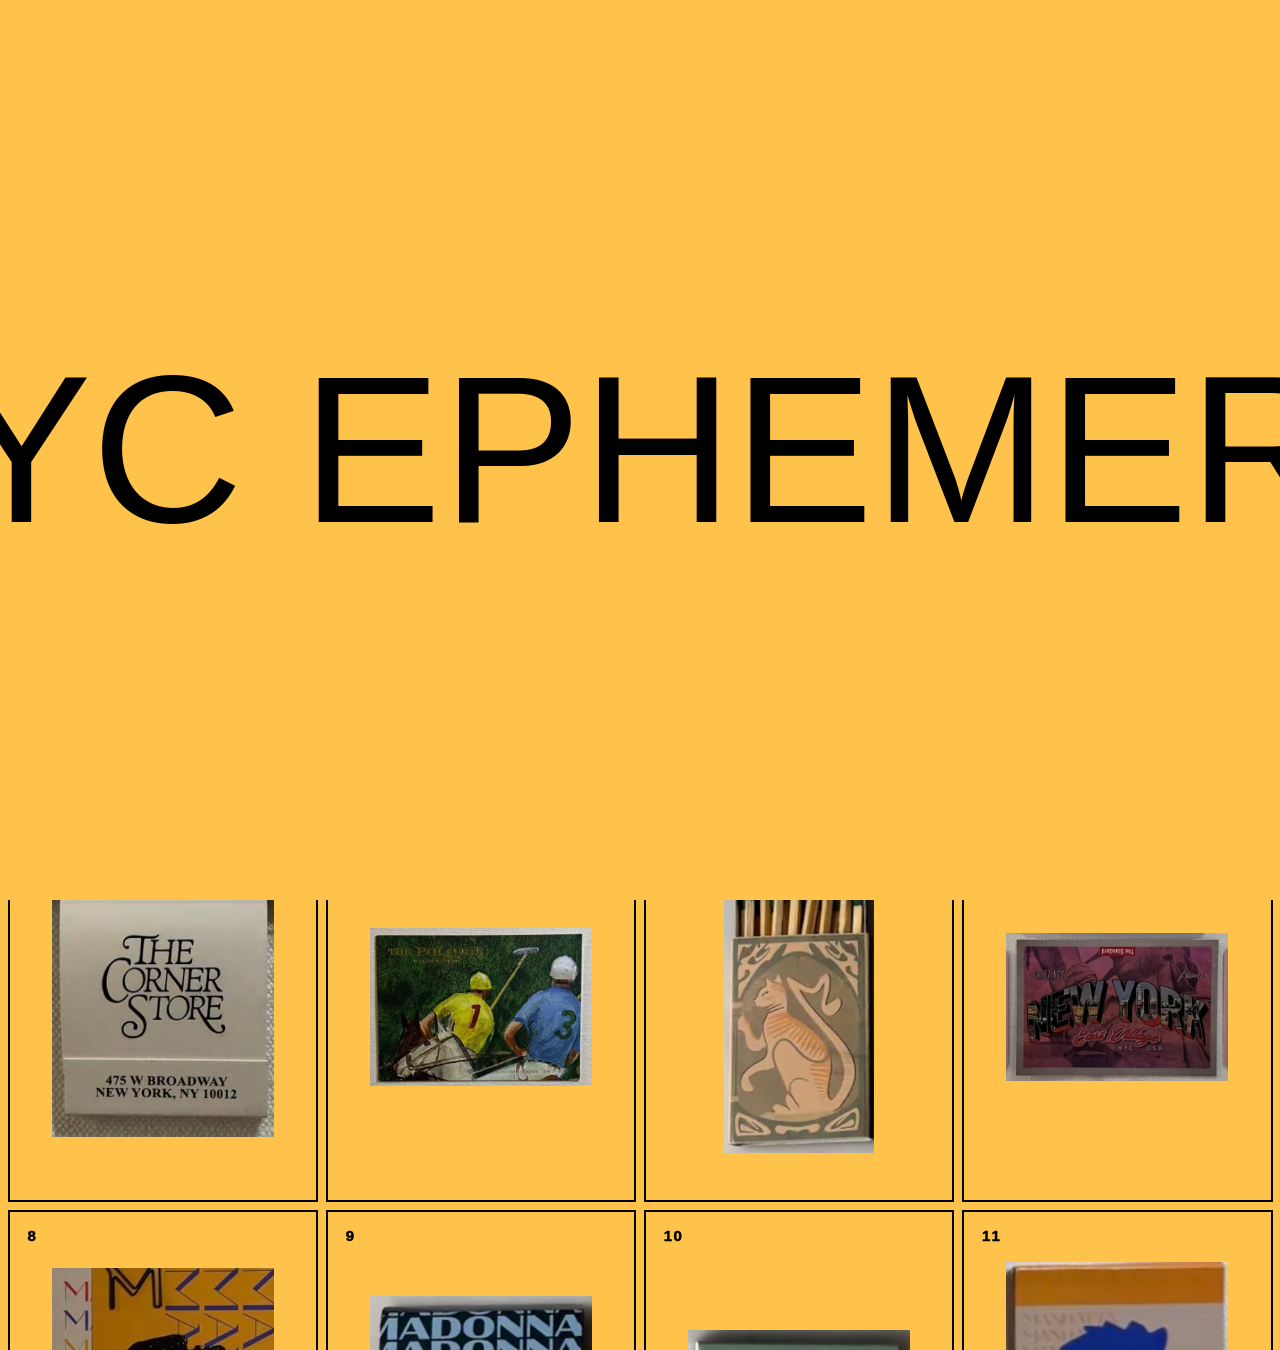
==== index.html @ 32e083a8 "30th" ====
<!DOCTYPE html>
<html lang="en">
<head>
    <meta charset="UTF-8">
    <meta name="viewport" content="width=device-width, initial-scale=1.0">
    <title>NYC Ephemera</title>
    <link rel="stylesheet" href="style.css">
<link rel="stylesheet" href="https://use.typekit.net/sfz3pyh.css">
<link rel="stylesheet" href="https://use.typekit.net/sfz3pyh.css">
<link rel="stylesheet" href="https://use.typekit.net/sfz3pyh.css">
<link rel="stylesheet" href="https://use.typekit.net/sfz3pyh.css">
</head>
<body>
<div id="loading">
    <div id="loading-images"></div>
    <h1 id="loading-title">NYC EPHEMERA</h1>
</div>

    <img src="interactiomn.png" class="corner-decor corner-decor-left" alt="">
    <img src="interactiomn.png" class="corner-decor corner-decor-right" alt="">

    <header>
        <div class="header-inner">
            <a href="view2.html" class="gallery-view-link">Gallery View</a>
            <span class="about-link">About</span>
            <h1 class="site-title">NYC EPHEMERA</h1>
            <nav class="filters">
                <a href="#" class="filter-link active">ALL</a>
                <a href="#" class="filter-link">POSTCARD</a>
                <a href="#" class="filter-link">MATCHBOX</a>
                <a href="#" class="filter-link">STICKER</a>
                <a href="#" class="filter-link">OTHER</a>
            </nav>
        </div>
    </header>

    <main>
        <div class="grid-inner">
        <div class="grid">
            <div class="card card-submit" id="submit-card">
                <span class="submit-plus">+</span>
            </div>
            <div class="card" data-object="Matchbox" data-location="Manhatta" data-price="free" data-by="banek015@newschool.edu" data-note="They have so many different collectables!"><img src="manhatta 1.jpg" alt="Manhatta 1"></div>
            <div class="card" data-object="Postcard" data-location="Heros" data-price="free" data-by="Community" data-note=""><img src="heros.jpg" alt="Heroes"></div>
            <div class="card" data-object="Postcard" data-location="Monkey Bar" data-price="free" data-by="Community" data-note="Love this postcard!"><img src="monkey bar.jpg" alt="Monkey Bar"></div>
            <div class="card" data-object="Matchbox" data-location="The Corner Store" data-price="free" data-by="Community" data-note="I love the font, and just the overall design of the place and vibe."><img src="The Corner Store.jpg" alt="The Corner Store"></div>
            <div class="card" data-object="Postcard" data-location="Polo Bar" data-price="free" data-by="kiah.banerjee06@gmail.com" data-note="Try the burgers!"><img src="polo bar.jpg" alt="Polo Bar"></div>
            <div class="card" data-object="Matchbox" data-location="Deux Chats" data-price="free" data-by="Community" data-note="Cute illustration."><img src="deux chats.jpg" alt="Deux Chats"></div>
            <div class="card" data-object="Postcard" data-location="The Standard" data-price="free" data-by="Community" data-note=""><img src="The Standard.jpg" alt="The Standard"></div>
            <div class="card" data-object="Postcard" data-location="Manhatta" data-price="free" data-by="kiah.banerjee06@gmail.com" data-note=""><img src="manhatta 3.jpg" alt="Manhatta 3"></div>
            <div class="card" data-object="Matchbox" data-location="Bar Madonna" data-price="free" data-by="Community" data-note=""><img src="bar madonna.jpg" alt="Bar Madonna"></div>
            <div class="card" data-object="Matchbox" data-location="Jeffrey's Grocery" data-price="free" data-by="Community" data-note="Cute sit out! Try this place out for sure!"><img src="jefrey's grocery.jpg" alt="Jeffrey's Grocery"></div>
            <div class="card" data-object="Matchbox" data-location="Manhatta" data-price="free" data-by="Community" data-note=""><img src="manhatta 2.jpg" alt="Manhatta 2"></div>
        </div>
        </div>
    </main>


<!-- Submission -->
<div class="modal-overlay" id="modal-overlay">
    <form class="modal" id="submit-form">
        <button type="button" id="modal-close">✕</button>

        <div class="modal-left">
            <input type="file" accept="image/*" id="form-image" required>
            <label for="form-image" class="upload-label" id="upload-label">
                <span class="upload-title">UPLOAD IMAGE</span>
            </label>
        </div>

        <div class="modal-divider"></div>

        <div class="modal-right">
            <div class="form-field">
                <label class="form-label">CATEGORY:</label>
                <select class="form-input" id="form-category" required style="display:none"></select>
                <div class="custom-select" id="custom-category">
                    <div class="custom-select-trigger"><span class="custom-select-value"></span></div>
                    <div class="custom-select-options">
                        <div class="custom-select-option" data-value="Postcard">Postcard</div>
                        <div class="custom-select-option" data-value="Matchbox">Matchbox</div>
                        <div class="custom-select-option" data-value="Sticker">Sticker</div>
                        <div class="custom-select-option" data-value="Other">Other</div>
                    </div>
                </div>
            </div>
            <div class="form-field">
                <label class="form-label">LOCATION:</label>
                <input type="text" class="form-input" id="form-location" required>
            </div>
            <div class="form-field">
                <label class="form-label">PRICE:</label>
                <input type="text" class="form-input" id="form-price">
            </div>
            <div class="form-field">
                <label class="form-label">YOUR EMAIL <span class="form-label-opt">(OPTIONAL):</span></label>
                <input type="email" class="form-input" id="form-email">
            </div>
            <div class="form-field">
                <label class="form-label">A NOTE:</label>
                <input type="text" class="form-input" id="form-note">
            </div>
            <button type="submit" class="form-submit">SUBMIT</button>
        </div>
    </form>
</div>


<button id="back-to-top">↑</button>

<script src="main.js"></script>
</body>
</html>
---- style.css ----
html {
    zoom: 1.5;
}

* {
    margin: 0;
    padding: 0;
    box-sizing: border-box;
    font-family: "babylon-nouveau", sans-serif;
    font-weight: 400;
    font-style: normal;
    cursor: url('metrocard-cursor.png'), default !important;
}

body {
    background-color: #FFC24A ;
    color: #000000;
    height: 100vh;
    overflow: hidden;
    display: flex;
    flex-direction: column;
    letter-spacing: 0.05em;
}

.site-title, #loading-title {
    letter-spacing: normal;
}

/* ── Scrollbar ── */

main::-webkit-scrollbar {
    width: 1px;
}

main::-webkit-scrollbar-track {
    background: #FFC24A;
}

main::-webkit-scrollbar-thumb {
    background: #FFC24A;
}

/* ── Header ── */

header {
    background-color: #FFC24A;
    position: sticky;
    top: 0;
    z-index: 100;
    overflow: hidden;
    border-bottom: 1.5px solid #000000;
}

.header-inner {
    max-width: 1400px;
    margin: 0 auto;
    padding: 50px 24px 28px;
    height: 30vh;
    display: flex;
    flex-direction: column;
    align-items: center;
    justify-content: center;
    gap: 20px;
    position: relative;
}

/* ── About  ── */

#about-panel {
    position: fixed;
    top: 0;
    right: 0;
    height: 100vh;
    display: flex;
    flex-direction: row;
    align-items: flex-start;
    z-index: 400;
    transform: translateX(calc(100% - 28px));
    transition: transform 0.6s cubic-bezier(0.4, 0, 0.2, 1);
}

#about-panel.open {
    transform: translateX(0);
}

#about-tab {
    writing-mode: vertical-rl;
    text-orientation: mixed;
    transform: rotate(180deg);
    font-size: 12px;
    letter-spacing: 0.16em;
    color: #000000;
    background: #FFC24A;
    border: 1px solid #000000;
    border-left: none;
    border-radius: 0 12px 12px 0;
    padding: 20px 8px;
    cursor: url('metrocard-cursor.png'), default !important;
    flex-shrink: 0;
    width: 28px;
    margin-top: 20px;
    transition: background 0.3s ease, color 0.3s ease;
}

#about-panel.open #about-tab {
    background: #FFC24A;
    color: #000000;
    border-color: #000000;
}

#about-panel, #about-panel * {
    cursor: url('metrocard-cursor.png'), default !important;
    user-select: none;
}

#about-content {
    background: #FFC24A;
    width: 65vw;
    height: 100%;
    border-radius: 12px 0 0 12px;
    padding: 60px 60px;
    display: flex;
    flex-direction: column;
    justify-content: flex-end;
}

#about-content p {
    font-size: 12px;
    letter-spacing: 0.1em;
    color: #000000;
    line-height: 2;
    max-width: 480px;
}


.gallery-view-link {
    text-decoration: none;
    position: absolute;
    top: 50px;
    left: 24px;
    font-family: "adobe-handwriting-ernie", sans-serif;
    font-size: 12px;
    font-weight: 400;
    letter-spacing: 0.08em;
    color: #000000;
}

.about-link {
    position: absolute;
    top: 50px;
    right: 24px;
    font-family: "adobe-handwriting-ernie", sans-serif;
    font-size: 12px;
    font-weight: 400;
    letter-spacing: 0.08em;
    color: #000000;
}

.site-title {
    font-family: "swordfish", sans-serif;
    font-weight: 500;
    font-style: normal;
    color: #000000;
    font-size: 90px;
    transition: filter 4s ease, opacity 4s ease;
}

.site-title:hover {
    filter: blur(10px);
    opacity: 0;
}

/* ── Filter nav ── */

.filters {
    display: flex;
    gap: 0;
    align-items: center;
}

.filter-link {
    text-decoration: none;
    color: #000000;
    font-size: 12px;
    font-weight: 700;
    letter-spacing: 0.16em;
    -webkit-text-stroke: 0.3px #000000;
    transition: color 0.15s ease;
    padding: 0 24px;
}

.filter-link:first-child {
    border-left: none;
    padding-left: 0;
}

.filter-link:hover {
    color: #000000;
    font-style: italic;
}

.filter-link.active {
    color: #000000;
    text-decoration: underline double #000000;
    text-underline-offset: 4px;
}

/* ── cards ── */

main {
    flex: 1;
    overflow-y: auto;
}

.grid-inner {
    max-width: 1800px;
    margin: 0 auto;
}

.grid {
    display: grid;
    grid-template-columns: repeat(4, 1fr);
    gap: 5px;
    padding: 5px;
    padding-bottom: 40vh;
    border: none;
    border-bottom: 1.5px solid #000000;
    background: #FFC24A;
    counter-reset: card;
}

.card {
    background-color: #FFC24A;
    border: 1.5px solid #000000;
    padding: 28px;
    display: flex;
    flex-direction: column;
    align-items: center;
    justify-content: center;
    min-height: 260px;
    position: relative;
    counter-increment: card;
    transition: opacity 0.15s ease;
}

.card::before {
    content: counter(card);
    position: absolute;
    top: 10px;
    left: 12px;
    font-size: 10px;
    font-weight: 700;
    color: #000000;
    letter-spacing: 0.09em;
    -webkit-text-stroke: 0.3px #000000;
}

.card.flipped::before {
    display: none;
}

.card-submit {
    counter-increment: none;
}

.card-submit::before {
    display: none;
}


.card img {
    max-width: 100%;
    max-height: 195px;
    object-fit: contain;
    display: block;
    transition: opacity 0.2s ease;
}

.card.flipped img {
    opacity: 0;
    pointer-events: none;
}


/* ── details ── */

.detail {
    position: absolute;
    inset: 0;
    display: flex;
    flex-direction: column;
    opacity: 0;
    pointer-events: none;
    transition: opacity 0.2s ease;
    overflow-y: auto;
    zoom: 0.65;
}

.card.flipped .detail {
    opacity: 1;
    pointer-events: auto;
}

.detail-row {
    display: flex;
    align-items: center;
    border-bottom: 1.5px solid #000000;
    padding: 8px 16px;
    gap: 16px;
    flex-shrink: 0;
}

.detail-row.detail-note {
    flex: 1;
    align-items: flex-start;
    border-bottom: none;
}

.detail-label {
    font-size: 9px;
    font-weight: 900;
    letter-spacing: 0.16em;
    color: #000000;
    white-space: nowrap;
    min-width: 90px;
    text-transform: uppercase;
    -webkit-text-stroke: 0.3px #000000;
}

.detail-value {
    font-family: "adobe-handwriting-ernie", sans-serif;
    font-weight: 50;
    font-style: normal;
    color: #000000;
    line-height: 1.5;
}

/* ── Submit card ── */

.submit-plus {
    font-size: 50px;
    color: #000000;
    transition: color 0.15s ease;
    line-height: 1;
}

/* ── Modal ── */

.modal-overlay {
    position: fixed;
    inset: 0;
    background: rgba(0,0,0,0.85);
    z-index: 500;
    opacity: 0;
    pointer-events: none;
    transition: opacity 0.25s ease;
    display: flex;
    align-items: center;
    justify-content: center;
}

.modal-overlay.open {
    opacity: 1;
    pointer-events: auto;
}

.modal {
    width: 55vw;
    height: 55vh;
    display: flex;
    flex-direction: row;
    border: 1px solid #000000;
    position: relative;
    background: #FFC24A;
}

#modal-close {
    position: absolute;
    top: 16px;
    right: 16px;
    background: none;
    border: none;
    color: #000000;
    font-size: 14px;
    line-height: 1;
    padding: 4px;
    transition: color 0.15s ease;
    z-index: 600;
    pointer-events: auto;
}

#modal-close:hover {
    color: #000000;
}

.form-submit {
    background: none;
    border: 1px solid transparent;
    color: #000000;
    font-size: 10px;
    font-weight: 700;
    letter-spacing: 0.24em;
    -webkit-text-stroke: 0.3px #000000;
    padding: 10px 0;
    margin-top: 8px;
    transition: border-color 0.15s ease;
}

.form-submit:hover {
    border-color: #000000;
}

/* Left — upload */
.modal-left {
    flex: 1;
    display: flex;
    align-items: center;
    justify-content: center;
    position: relative;
}

#form-image {
    position: absolute;
    inset: 0;
    opacity: 0;
    width: 100%;
    height: 100%;
}

.upload-preview {
    position: absolute;
    inset: 0;
    width: 100%;
    height: 100%;
    object-fit: contain;
    padding: 24px;
}

.upload-label {
    display: flex;
    flex-direction: column;
    align-items: center;
    gap: 12px;
    text-align: center;
    pointer-events: none;
}


.upload-title {
    font-size: 11px;
    font-weight: 700;
    letter-spacing: 0.24em;
    color: #000000;
    -webkit-text-stroke: 0.3px #000000;
}

/* Divider */
.modal-divider {
    width: 1px;
    background: #000000;
    margin: 40px 0;
}

/* Right — fields */
.modal-right {
    flex: 1;
    display: flex;
    flex-direction: column;
    justify-content: center;
    padding: 60px 80px 60px 40px;
    gap: 20px;
}

.form-field {
    display: flex;
    flex-direction: column;
    gap: 2px;
    border-bottom: 1px solid #000000;
    padding-bottom: 0;
}

.form-label {
    font-size: 10px;
    font-weight: 700;
    letter-spacing: 0.19em;
    color: #000000;
    -webkit-text-stroke: 0.3px #000000;
}

.form-label-opt {
    color: #000000;
    font-size: 10px;
    letter-spacing: 0.16em;
}

.form-input {
    background: none;
    border: none;
    outline: none;
    color: #000000;
    font-family: "adobe-handwriting-ernie", sans-serif;
    font-size: 14px;
    font-weight: 400;
    letter-spacing: 0.09em;
    width: 100%;
    padding: 0;
    height: 36px;
    line-height: 36px;
    overflow: hidden;
    margin-bottom: 1px;
}

.form-input option {
    background: #FFC24A;
}

select.form-input {
    appearance: none;
    -webkit-appearance: none;
}

.custom-select {
    position: relative;
    width: 100%;
}

.custom-select-value {
    font-family: "adobe-handwriting-ernie", sans-serif;
    font-size: 14px;
}

.custom-select-trigger {
    display: flex;
    align-items: center;
    justify-content: space-between;
    height: 36px;
    line-height: 36px;
    font-family: "adobe-handwriting-ernie", sans-serif;
    font-size: 14px;
    color: #000000;
}

.custom-select-trigger::after {
    content: '';
    width: 6px;
    height: 6px;
    border-right: 0.5px solid #000000;
    border-bottom: 1.5px solid #000000;
    transform: rotate(45deg);
    margin-bottom: 4px;
    flex-shrink: 0;
}

.custom-select.open .custom-select-trigger::after {
    transform: rotate(-135deg);
    margin-bottom: -4px;
}

.custom-select-options {
    display: none;
    position: absolute;
    top: 100%;
    left: 0;
    right: 0;
    background: #FFC24A;
    border: 1px solid #000000;
    z-index: 700;
}

.custom-select.open .custom-select-options {
    display: block;
}

.custom-select-option {
    padding: 5px 12px;
    font-family: "adobe-handwriting-ernie", sans-serif;
    font-size: 14px;
    color: #000000;
    border-bottom: 1.5px solid #000000;
    letter-spacing: 0.05em;
}

.custom-select-option:last-child {
    border-bottom: none;
}

.custom-select-option:hover {
    font-style: italic;
}


/* ── Corner decorations ── */

.corner-decor {
    display: none;
}

.corner-decor-right {
    right: 0;
    transform: scaleX(-1);
}

.corner-decor-left {
    left: 0;
}

/* ── Loading screen ── */

#loading {
    position: fixed;
    inset: 0;
    background: #FFC24A;
    z-index: 1000;
    transition: opacity 0.6s ease;
}

#loading.hidden {
    opacity: 0;
    pointer-events: none;
}

#loading-title {
    position: absolute;
    top: 50%;
    left: 50%;
    transform: translate(-50%, -50%);
    font-family: "swordfish", sans-serif;
    font-size: 140px;
    font-weight: 400;
    color: #000000;
    white-space: nowrap;
    opacity: 0;
    filter: blur(20px);
    animation: titleBlurIn 4s ease forwards;
    animation-delay: 2s;
    pointer-events: none;
}

@keyframes titleBlurIn {
    0%   { opacity: 0; filter: blur(20px); }
    30%  { opacity: 1; filter: blur(0px);  }
    85%  { opacity: 1; filter: blur(0px);  }
    100% { opacity: 1; filter: blur(0px);  }
}

.loading-img {
    position: absolute;
    width: 100px;
    object-fit: contain;
    animation: imgFloat 3.5s ease forwards;
    transform-origin: center;
}

@keyframes imgFloat {
    0%   { opacity: 0; filter: blur(0px);  transform: scale(0.97); }
    20%  { opacity: 1; filter: blur(0px);  transform: scale(1); }
    70%  { opacity: 1; filter: blur(0px);  transform: scale(1); }
    100% { opacity: 0; filter: blur(16px); transform: scale(1.02); }
}

/* ── Back to top ── */

#back-to-top {
    position: fixed;
    bottom: 32px;
    right: 32px;
    background: none;
    border: 1px solid #000000;
    color: #000000;
    font-size: 14px;
    width: 36px;
    height: 36px;
    display: flex;
    align-items: center;
    justify-content: center;
    opacity: 0;
    pointer-events: none;
    transition: opacity 0.3s ease, color 0.15s ease, border-color 0.15s ease;
    z-index: 200;
}

#back-to-top.visible {
    opacity: 1;
    pointer-events: auto;
}

#back-to-top:hover {
    color: #000000;
    border-color: #000000;
}
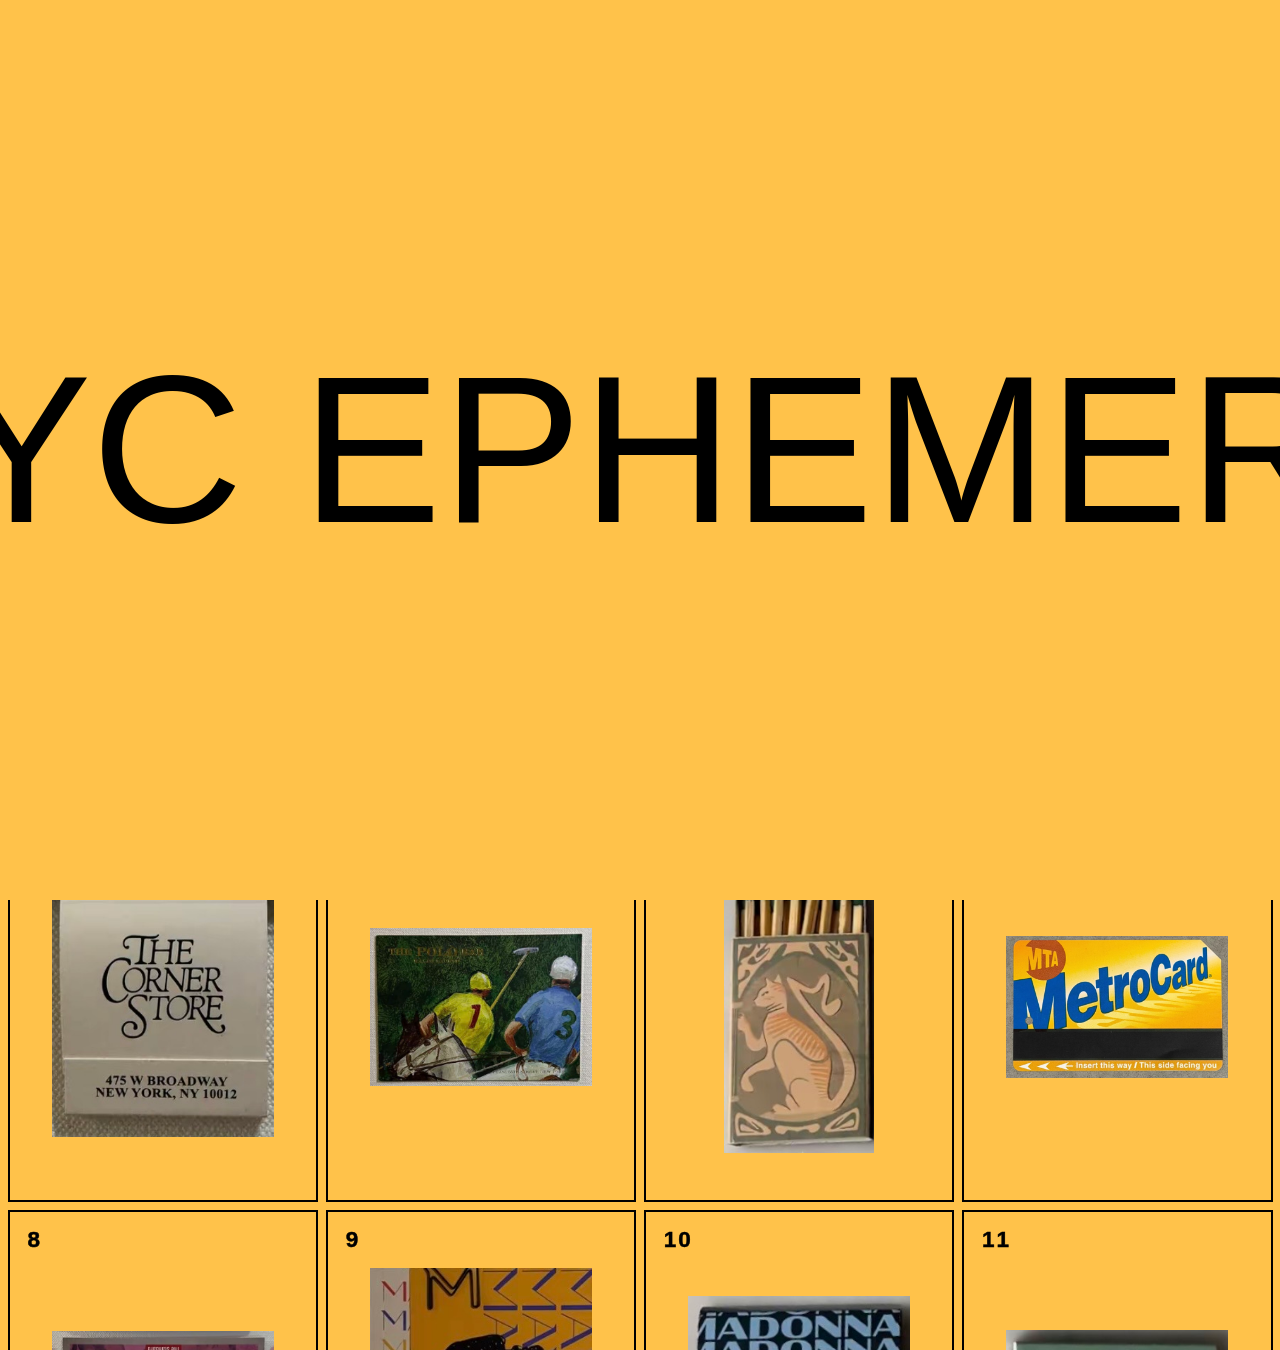
==== commit 6d65eb8f: "30thapril" ====
--- a/index.html
+++ b/index.html
@@ -46,6 +46,7 @@
             <div class="card" data-object="Matchbox" data-location="The Corner Store" data-price="free" data-by="Community" data-note="I love the font, and just the overall design of the place and vibe."><img src="The Corner Store.jpg" alt="The Corner Store"></div>
             <div class="card" data-object="Postcard" data-location="Polo Bar" data-price="free" data-by="kiah.banerjee06@gmail.com" data-note="Try the burgers!"><img src="polo bar.jpg" alt="Polo Bar"></div>
             <div class="card" data-object="Matchbox" data-location="Deux Chats" data-price="free" data-by="Community" data-note="Cute illustration."><img src="deux chats.jpg" alt="Deux Chats"></div>
+            <div class="card" data-object="Other" data-location="New York City" data-price="$1" data-by="Community" data-note="we miss you :("><img src="metro card.png" alt="Metro Card"></div>
             <div class="card" data-object="Postcard" data-location="The Standard" data-price="free" data-by="Community" data-note=""><img src="The Standard.jpg" alt="The Standard"></div>
             <div class="card" data-object="Postcard" data-location="Manhatta" data-price="free" data-by="kiah.banerjee06@gmail.com" data-note=""><img src="manhatta 3.jpg" alt="Manhatta 3"></div>
             <div class="card" data-object="Matchbox" data-location="Bar Madonna" data-price="free" data-by="Community" data-note=""><img src="bar madonna.jpg" alt="Bar Madonna"></div>
@@ -73,7 +74,13 @@
         <div class="modal-right">
             <div class="form-field">
                 <label class="form-label">CATEGORY:</label>
-                <select class="form-input" id="form-category" required style="display:none"></select>
+                <select class="form-input" id="form-category" required style="display:none">
+                    <option value=""></option>
+                    <option value="Postcard">Postcard</option>
+                    <option value="Matchbox">Matchbox</option>
+                    <option value="Sticker">Sticker</option>
+                    <option value="Other">Other</option>
+                </select>
                 <div class="custom-select" id="custom-category">
                     <div class="custom-select-trigger"><span class="custom-select-value"></span></div>
                     <div class="custom-select-options">
--- a/style.css
+++ b/style.css
@@ -9,7 +9,6 @@
     font-family: "babylon-nouveau", sans-serif;
     font-weight: 400;
     font-style: normal;
-    cursor: url('metrocard-cursor.png'), default !important;
 }
 
 body {
@@ -95,7 +94,6 @@
     border-left: none;
     border-radius: 0 12px 12px 0;
     padding: 20px 8px;
-    cursor: url('metrocard-cursor.png'), default !important;
     flex-shrink: 0;
     width: 28px;
     margin-top: 20px;
@@ -109,7 +107,6 @@
 }
 
 #about-panel, #about-panel * {
-    cursor: url('metrocard-cursor.png'), default !important;
     user-select: none;
 }
 
@@ -161,7 +158,7 @@
     font-weight: 500;
     font-style: normal;
     color: #000000;
-    font-size: 90px;
+    font-size: 120px;
     transition: filter 4s ease, opacity 4s ease;
 }
 
@@ -170,6 +167,17 @@
     opacity: 0;
 }
 
+.site-title.scroll-hidden {
+    filter: blur(14px);
+    opacity: 0;
+    transition: filter 5s ease, opacity 5s ease;
+}
+
+.site-title.scroll-hidden:hover {
+    filter: blur(0px);
+    opacity: 1;
+}
+
 /* ── Filter nav ── */
 
 .filters {
@@ -181,7 +189,7 @@
 .filter-link {
     text-decoration: none;
     color: #000000;
-    font-size: 12px;
+    font-size: 15px;
     font-weight: 700;
     letter-spacing: 0.16em;
     -webkit-text-stroke: 0.3px #000000;
@@ -191,7 +199,6 @@
 
 .filter-link:first-child {
     border-left: none;
-    padding-left: 0;
 }
 
 .filter-link:hover {
@@ -248,7 +255,7 @@
     position: absolute;
     top: 10px;
     left: 12px;
-    font-size: 10px;
+    font-size: 15px;
     font-weight: 700;
     color: #000000;
     letter-spacing: 0.09em;
@@ -331,6 +338,7 @@
     font-family: "adobe-handwriting-ernie", sans-serif;
     font-weight: 50;
     font-style: normal;
+    font-size: 13px;
     color: #000000;
     line-height: 1.5;
 }
@@ -342,6 +350,7 @@
     color: #000000;
     transition: color 0.15s ease;
     line-height: 1;
+
 }
 
 /* ── Modal ── */
@@ -499,7 +508,7 @@
     outline: none;
     color: #000000;
     font-family: "adobe-handwriting-ernie", sans-serif;
-    font-size: 14px;
+    font-size: 11px;
     font-weight: 400;
     letter-spacing: 0.09em;
     width: 100%;
@@ -526,7 +535,7 @@
 
 .custom-select-value {
     font-family: "adobe-handwriting-ernie", sans-serif;
-    font-size: 14px;
+    font-size: 11px;
 }
 
 .custom-select-trigger {
@@ -536,7 +545,7 @@
     height: 36px;
     line-height: 36px;
     font-family: "adobe-handwriting-ernie", sans-serif;
-    font-size: 14px;
+    font-size: 11px;
     color: #000000;
 }
 
@@ -574,7 +583,7 @@
 .custom-select-option {
     padding: 5px 12px;
     font-family: "adobe-handwriting-ernie", sans-serif;
-    font-size: 14px;
+    font-size: 11px;
     color: #000000;
     border-bottom: 1.5px solid #000000;
     letter-spacing: 0.05em;
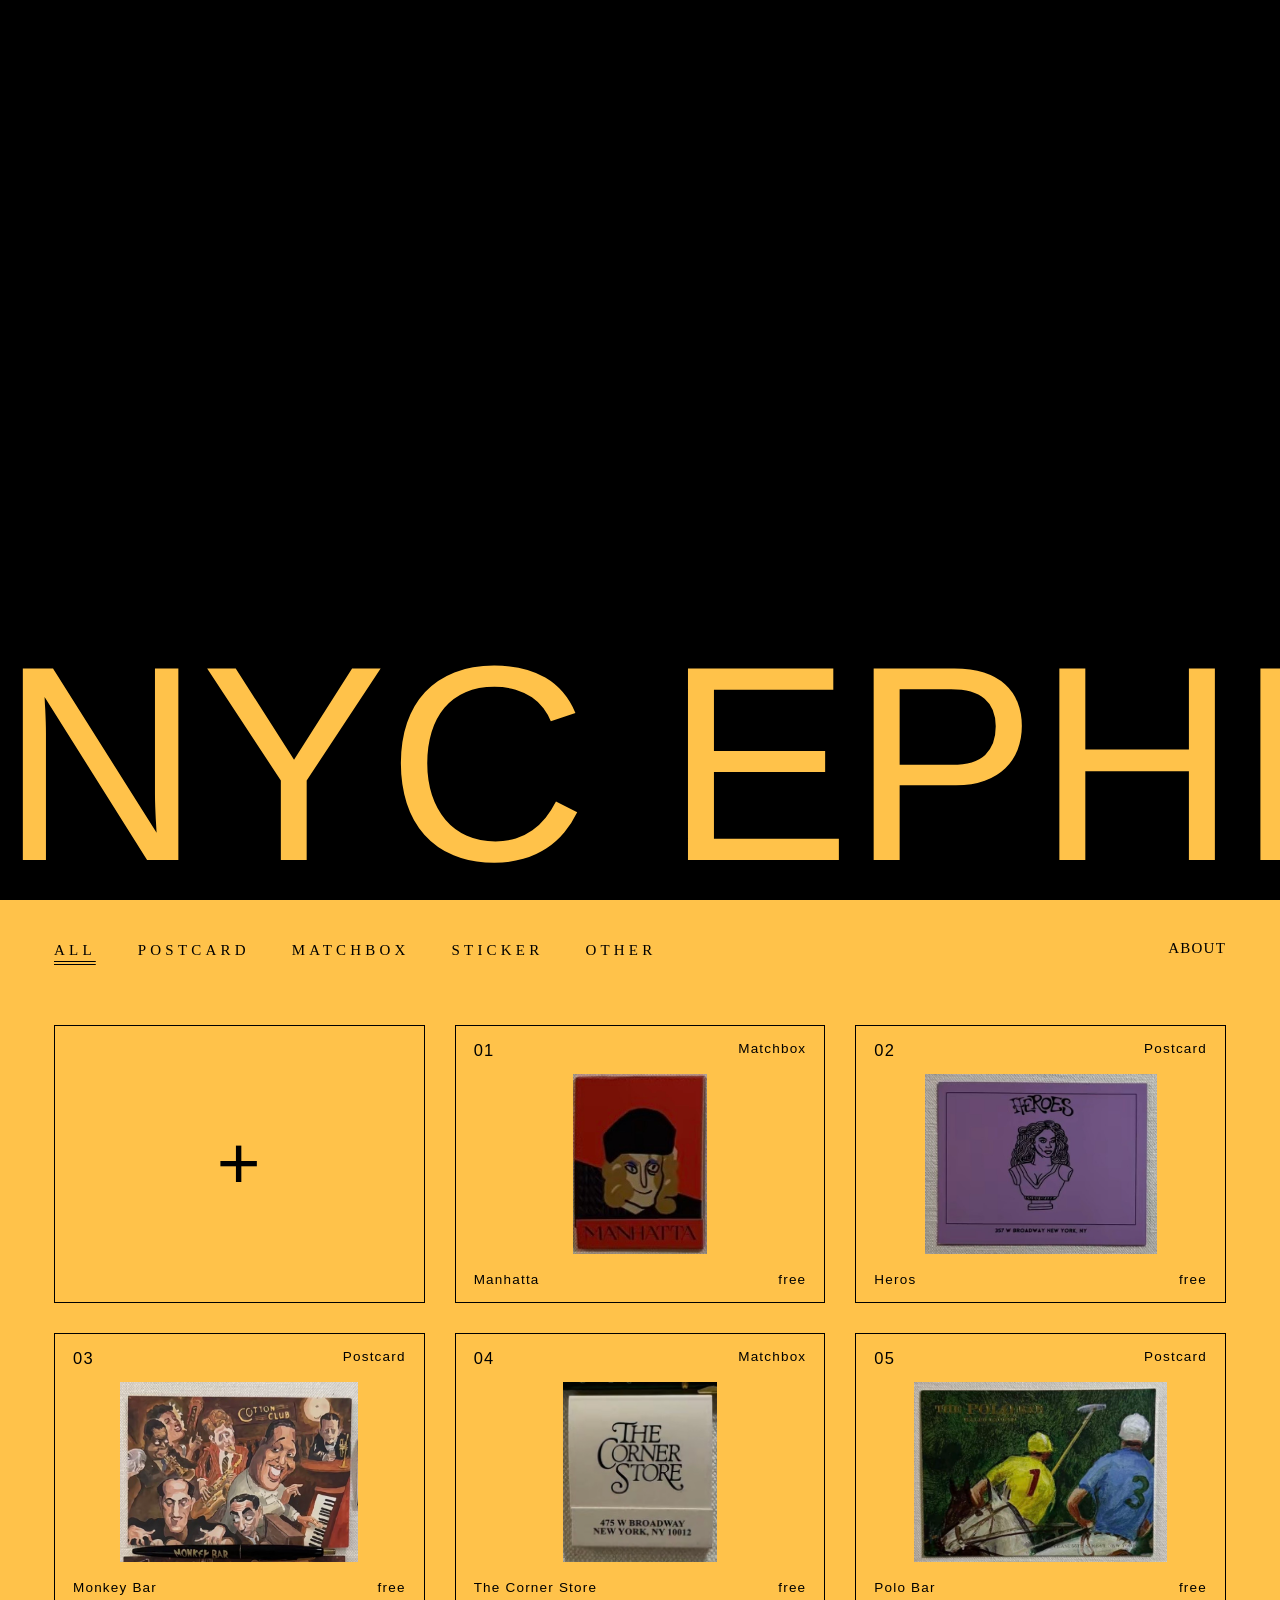
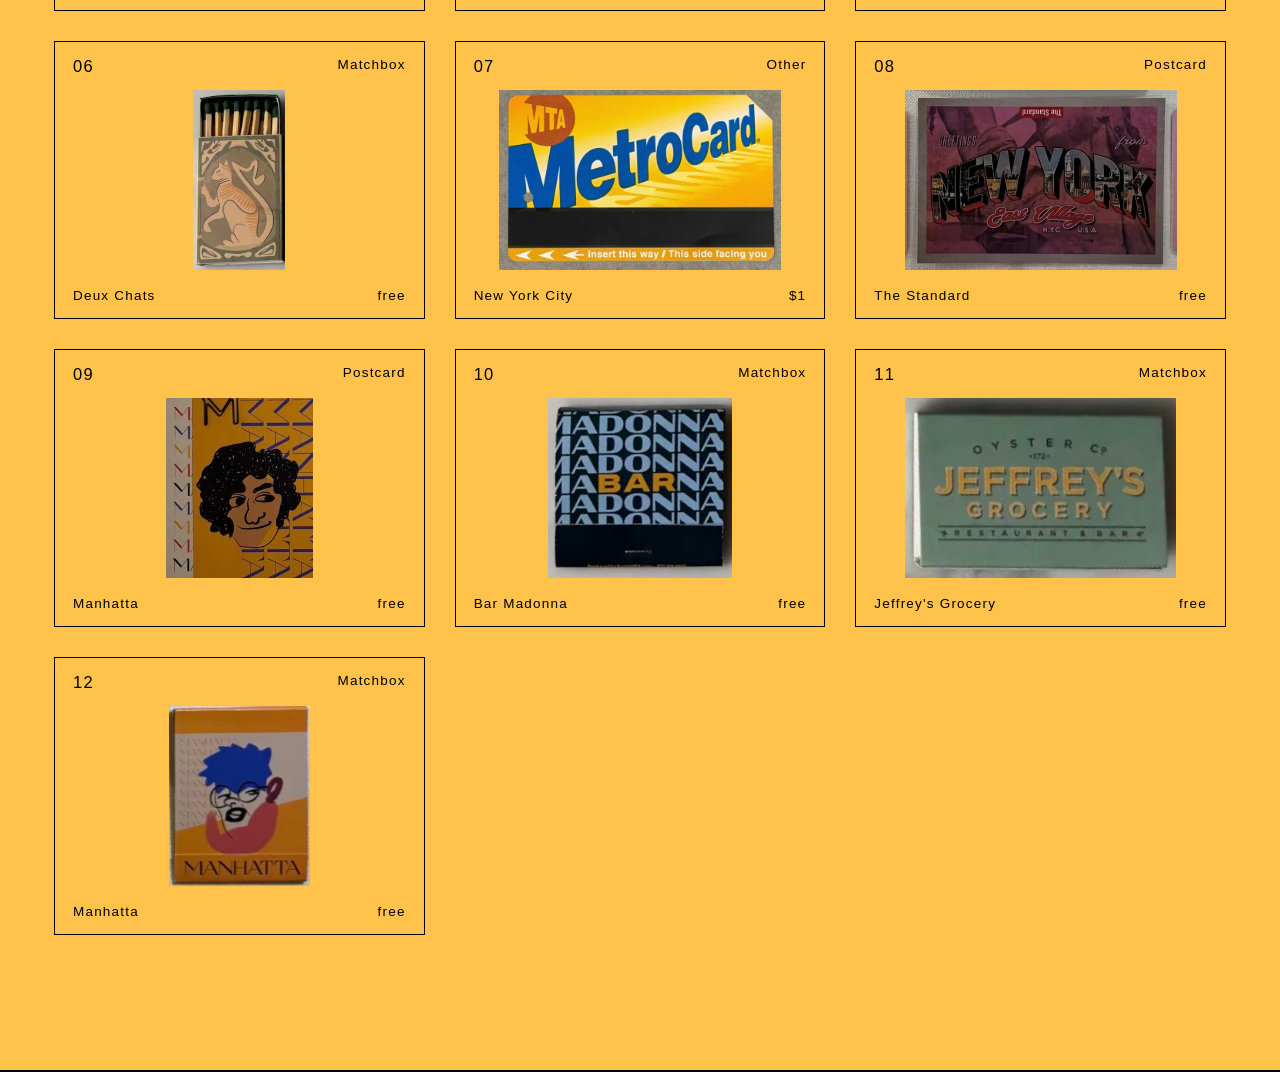
==== commit deb31aea: "major changes" ====
--- a/index.html
+++ b/index.html
@@ -5,6 +5,8 @@
     <meta name="viewport" content="width=device-width, initial-scale=1.0">
     <title>NYC Ephemera</title>
     <link rel="stylesheet" href="style.css">
+<link rel="stylesheet" href="https://use.typekit.net/sfz3pyh.css">
+<link rel="stylesheet" href="https://use.typekit.net/sfz3pyh.css">
 <link rel="stylesheet" href="https://use.typekit.net/sfz3pyh.css">
 <link rel="stylesheet" href="https://use.typekit.net/sfz3pyh.css">
 <link rel="stylesheet" href="https://use.typekit.net/sfz3pyh.css">
@@ -21,9 +23,7 @@
 
     <header>
         <div class="header-inner">
-            <a href="view2.html" class="gallery-view-link">Gallery View</a>
-            <span class="about-link">About</span>
-            <h1 class="site-title">NYC EPHEMERA</h1>
+            <span class="about-link">ABOUT</span>
             <nav class="filters">
                 <a href="#" class="filter-link active">ALL</a>
                 <a href="#" class="filter-link">POSTCARD</a>
--- a/style.css
+++ b/style.css
@@ -12,13 +12,10 @@
 }
 
 body {
-    background-color: #FFC24A ;
-    color: #000000;
-    height: 100vh;
-    overflow: hidden;
-    display: flex;
-    flex-direction: column;
+    background-color: #FFC24A;
+    color: #000000;
     letter-spacing: 0.05em;
+    overflow-x: hidden;
 }
 
 .site-title, #loading-title {
@@ -45,21 +42,17 @@
     background-color: #FFC24A;
     position: sticky;
     top: 0;
-    z-index: 100;
+    z-index: 10;
     overflow: hidden;
-    border-bottom: 1.5px solid #000000;
 }
 
 .header-inner {
     max-width: 1400px;
     margin: 0 auto;
-    padding: 50px 24px 28px;
-    height: 30vh;
-    display: flex;
-    flex-direction: column;
-    align-items: center;
-    justify-content: center;
-    gap: 20px;
+    padding: 28px 36px 24px;
+    display: flex;
+    align-items: center;
+    justify-content: flex-start;
     position: relative;
 }
 
@@ -144,18 +137,20 @@
 
 .about-link {
     position: absolute;
-    top: 50px;
-    right: 24px;
-    font-family: "adobe-handwriting-ernie", sans-serif;
-    font-size: 12px;
+    top: 50%;
+    transform: translateY(-50%);
+    right: 36px;
+    font-family: "meursault-variable", serif;
+    font-variation-settings: "wdth" 100, "wght" 100;
+    font-size: 10px;
+    letter-spacing: 0.08em;
+    color: #000000;
+    text-transform: uppercase;
+}
+
+.site-title {
+    font-family: "tt-modernoir", sans-serif;
     font-weight: 400;
-    letter-spacing: 0.08em;
-    color: #000000;
-}
-
-.site-title {
-    font-family: "swordfish", sans-serif;
-    font-weight: 500;
     font-style: normal;
     color: #000000;
     font-size: 120px;
@@ -189,16 +184,17 @@
 .filter-link {
     text-decoration: none;
     color: #000000;
-    font-size: 15px;
-    font-weight: 700;
-    letter-spacing: 0.16em;
-    -webkit-text-stroke: 0.3px #000000;
+    font-family: "meursault-variable", serif;
+    font-variation-settings: "wdth" 100, "wght" 100;
+    font-size: 10px;
+    letter-spacing: 0.28em;
     transition: color 0.15s ease;
-    padding: 0 24px;
+    padding: 0 14px;
 }
 
 .filter-link:first-child {
     border-left: none;
+    padding-left: 0;
 }
 
 .filter-link:hover {
@@ -215,21 +211,25 @@
 /* ── cards ── */
 
 main {
-    flex: 1;
-    overflow-y: auto;
+    display: block;
+    position: relative;
+    z-index: 5;
+    background: #FFC24A;
 }
 
 .grid-inner {
-    max-width: 1800px;
-    margin: 0 auto;
+    max-width: 100%;
+    overflow-x: hidden;
 }
 
 .grid {
     display: grid;
-    grid-template-columns: repeat(4, 1fr);
-    gap: 5px;
-    padding: 5px;
-    padding-bottom: 40vh;
+    grid-template-columns: repeat(3, 1fr);
+    gap: 20px;
+    padding: 20px 36px;
+    padding-bottom: 10vh;
+    width: 100%;
+    box-sizing: border-box;
     border: none;
     border-bottom: 1.5px solid #000000;
     background: #FFC24A;
@@ -238,33 +238,30 @@
 
 .card {
     background-color: #FFC24A;
-    border: 1.5px solid #000000;
-    padding: 28px;
+    border: 0.5px solid #000000;
+    padding: 12px;
     display: flex;
     flex-direction: column;
     align-items: center;
     justify-content: center;
-    min-height: 260px;
+    aspect-ratio: 4 / 3;
     position: relative;
     counter-increment: card;
     transition: opacity 0.15s ease;
+    overflow: hidden;
 }
 
 .card::before {
-    content: counter(card);
+    content: counter(card, decimal-leading-zero);
     position: absolute;
     top: 10px;
     left: 12px;
-    font-size: 15px;
-    font-weight: 700;
-    color: #000000;
-    letter-spacing: 0.09em;
-    -webkit-text-stroke: 0.3px #000000;
-}
-
-.card.flipped::before {
-    display: none;
-}
+    font-family: "adobe-handwriting-ernie", sans-serif;
+    font-size: 11px;
+    font-weight: 400;
+    color: #000000;
+}
+
 
 .card-submit {
     counter-increment: none;
@@ -276,71 +273,37 @@
 
 
 .card img {
-    max-width: 100%;
-    max-height: 195px;
+    max-width: 90%;
+    max-height: 75%;
     object-fit: contain;
     display: block;
-    transition: opacity 0.2s ease;
-}
-
-.card.flipped img {
-    opacity: 0;
-    pointer-events: none;
-}
-
-
-/* ── details ── */
-
-.detail {
-    position: absolute;
-    inset: 0;
-    display: flex;
-    flex-direction: column;
-    opacity: 0;
-    pointer-events: none;
-    transition: opacity 0.2s ease;
-    overflow-y: auto;
-    zoom: 0.65;
-}
-
-.card.flipped .detail {
-    opacity: 1;
-    pointer-events: auto;
-}
-
-.detail-row {
-    display: flex;
-    align-items: center;
-    border-bottom: 1.5px solid #000000;
-    padding: 8px 16px;
-    gap: 16px;
-    flex-shrink: 0;
-}
-
-.detail-row.detail-note {
-    flex: 1;
-    align-items: flex-start;
-    border-bottom: none;
-}
-
-.detail-label {
+}
+
+.card-category {
+    position: absolute;
+    top: 10px;
+    right: 12px;
+    font-family: "adobe-handwriting-ernie", sans-serif;
     font-size: 9px;
-    font-weight: 900;
-    letter-spacing: 0.16em;
-    color: #000000;
-    white-space: nowrap;
-    min-width: 90px;
-    text-transform: uppercase;
-    -webkit-text-stroke: 0.3px #000000;
-}
-
-.detail-value {
-    font-family: "adobe-handwriting-ernie", sans-serif;
-    font-weight: 50;
-    font-style: normal;
-    font-size: 13px;
-    color: #000000;
-    line-height: 1.5;
+    color: #000000;
+}
+
+.card-location {
+    position: absolute;
+    bottom: 10px;
+    left: 12px;
+    font-family: "adobe-handwriting-ernie", sans-serif;
+    font-size: 9px;
+    color: #000000;
+}
+
+.card-price {
+    position: absolute;
+    bottom: 10px;
+    right: 12px;
+    font-family: "adobe-handwriting-ernie", sans-serif;
+    font-size: 9px;
+    color: #000000;
 }
 
 /* ── Submit card ── */
@@ -545,7 +508,7 @@
     height: 36px;
     line-height: 36px;
     font-family: "adobe-handwriting-ernie", sans-serif;
-    font-size: 11px;
+    font-size: 9px;
     color: #000000;
 }
 
@@ -583,7 +546,7 @@
 .custom-select-option {
     padding: 5px 12px;
     font-family: "adobe-handwriting-ernie", sans-serif;
-    font-size: 11px;
+    font-size: 9px;
     color: #000000;
     border-bottom: 1.5px solid #000000;
     letter-spacing: 0.05em;
@@ -616,33 +579,27 @@
 /* ── Loading screen ── */
 
 #loading {
+    height: var(--splash-height, 100vh);
+    background: #000000;
+    position: relative;
+}
+
+#loading-title {
     position: fixed;
-    inset: 0;
-    background: #FFC24A;
-    z-index: 1000;
-    transition: opacity 0.6s ease;
-}
-
-#loading.hidden {
-    opacity: 0;
+    bottom: -16px;
+    z-index: 0;
+    left: 0;
+    right: 0;
+    text-align: center;
+    font-family: "tt-modernoir", sans-serif;
+    font-size: 14.5vw;
+    font-weight: 400;
+    font-style: normal;
+    color: #FFC24A;
+    white-space: nowrap;
+    opacity: 1;
     pointer-events: none;
-}
-
-#loading-title {
-    position: absolute;
-    top: 50%;
-    left: 50%;
-    transform: translate(-50%, -50%);
-    font-family: "swordfish", sans-serif;
-    font-size: 140px;
-    font-weight: 400;
-    color: #000000;
-    white-space: nowrap;
-    opacity: 0;
-    filter: blur(20px);
-    animation: titleBlurIn 4s ease forwards;
-    animation-delay: 2s;
-    pointer-events: none;
+    letter-spacing: normal;
 }
 
 @keyframes titleBlurIn {
@@ -652,20 +609,6 @@
     100% { opacity: 1; filter: blur(0px);  }
 }
 
-.loading-img {
-    position: absolute;
-    width: 100px;
-    object-fit: contain;
-    animation: imgFloat 3.5s ease forwards;
-    transform-origin: center;
-}
-
-@keyframes imgFloat {
-    0%   { opacity: 0; filter: blur(0px);  transform: scale(0.97); }
-    20%  { opacity: 1; filter: blur(0px);  transform: scale(1); }
-    70%  { opacity: 1; filter: blur(0px);  transform: scale(1); }
-    100% { opacity: 0; filter: blur(16px); transform: scale(1.02); }
-}
 
 /* ── Back to top ── */
 
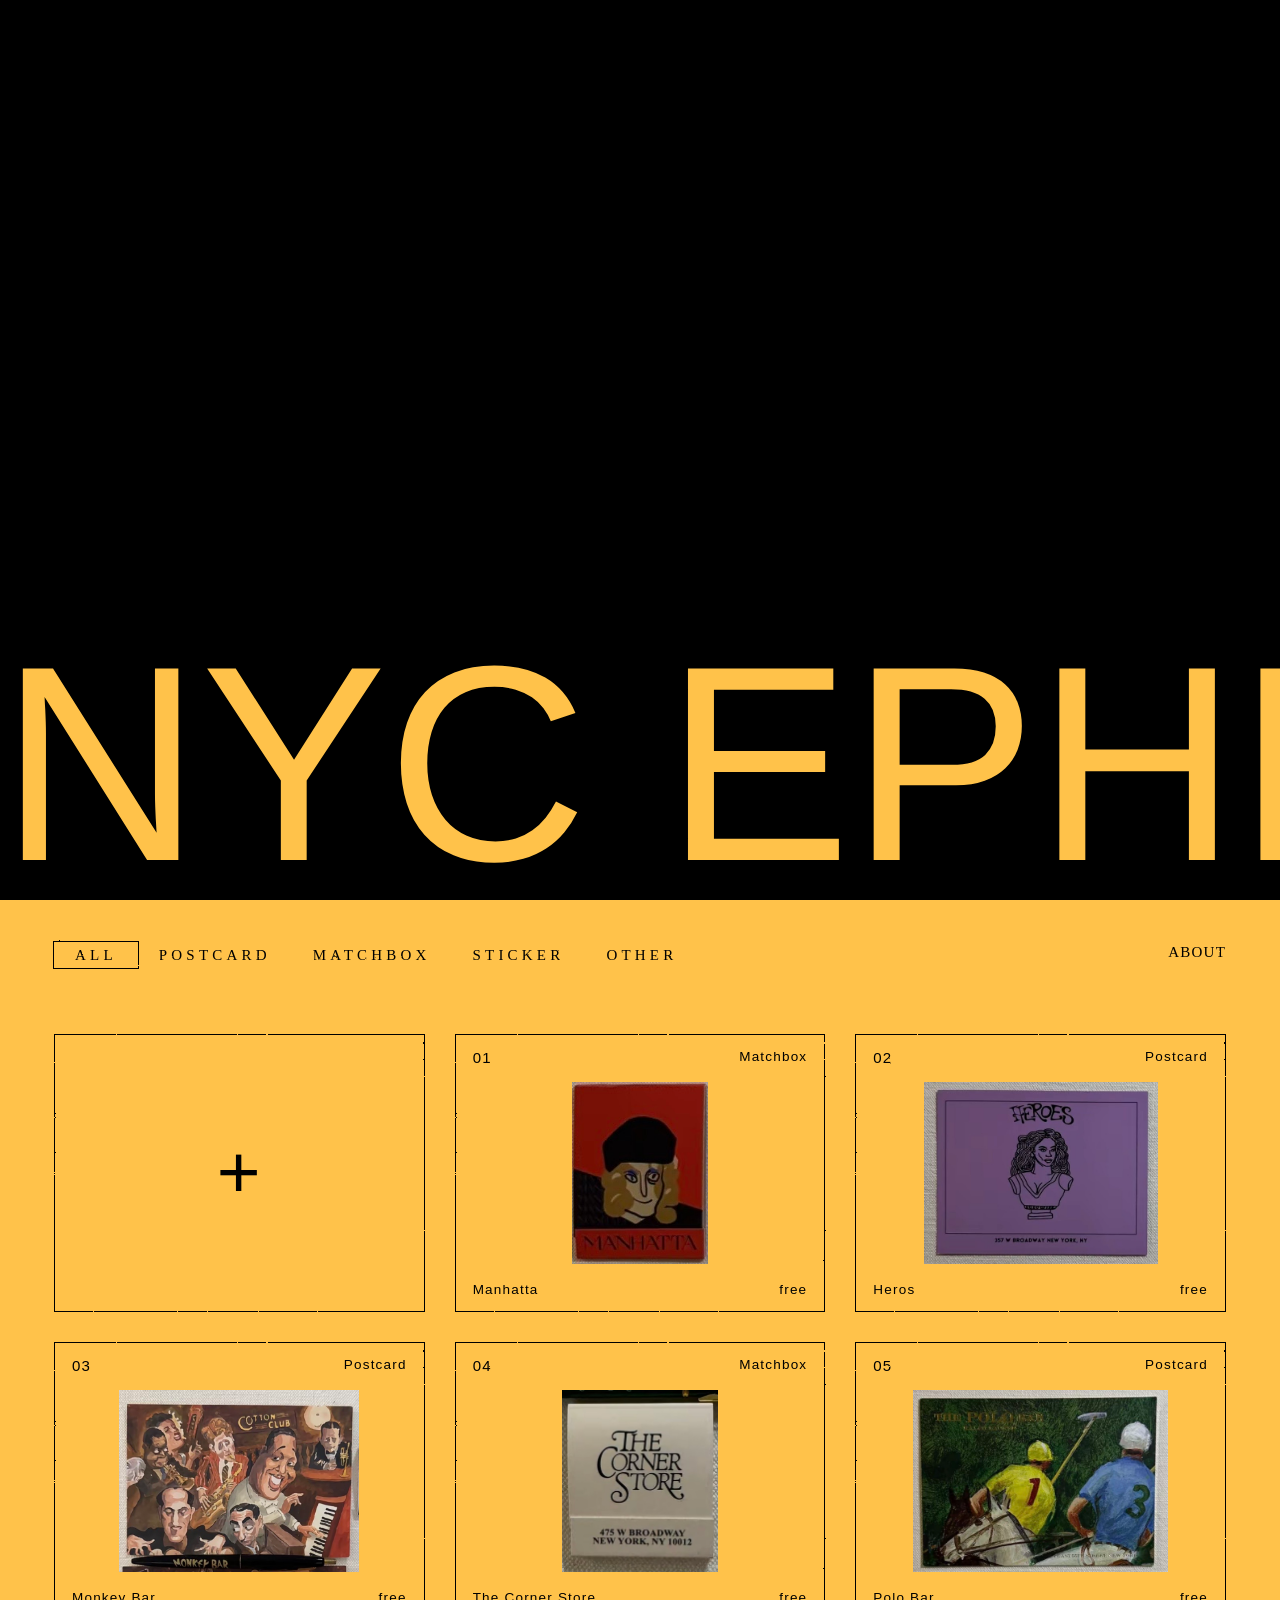
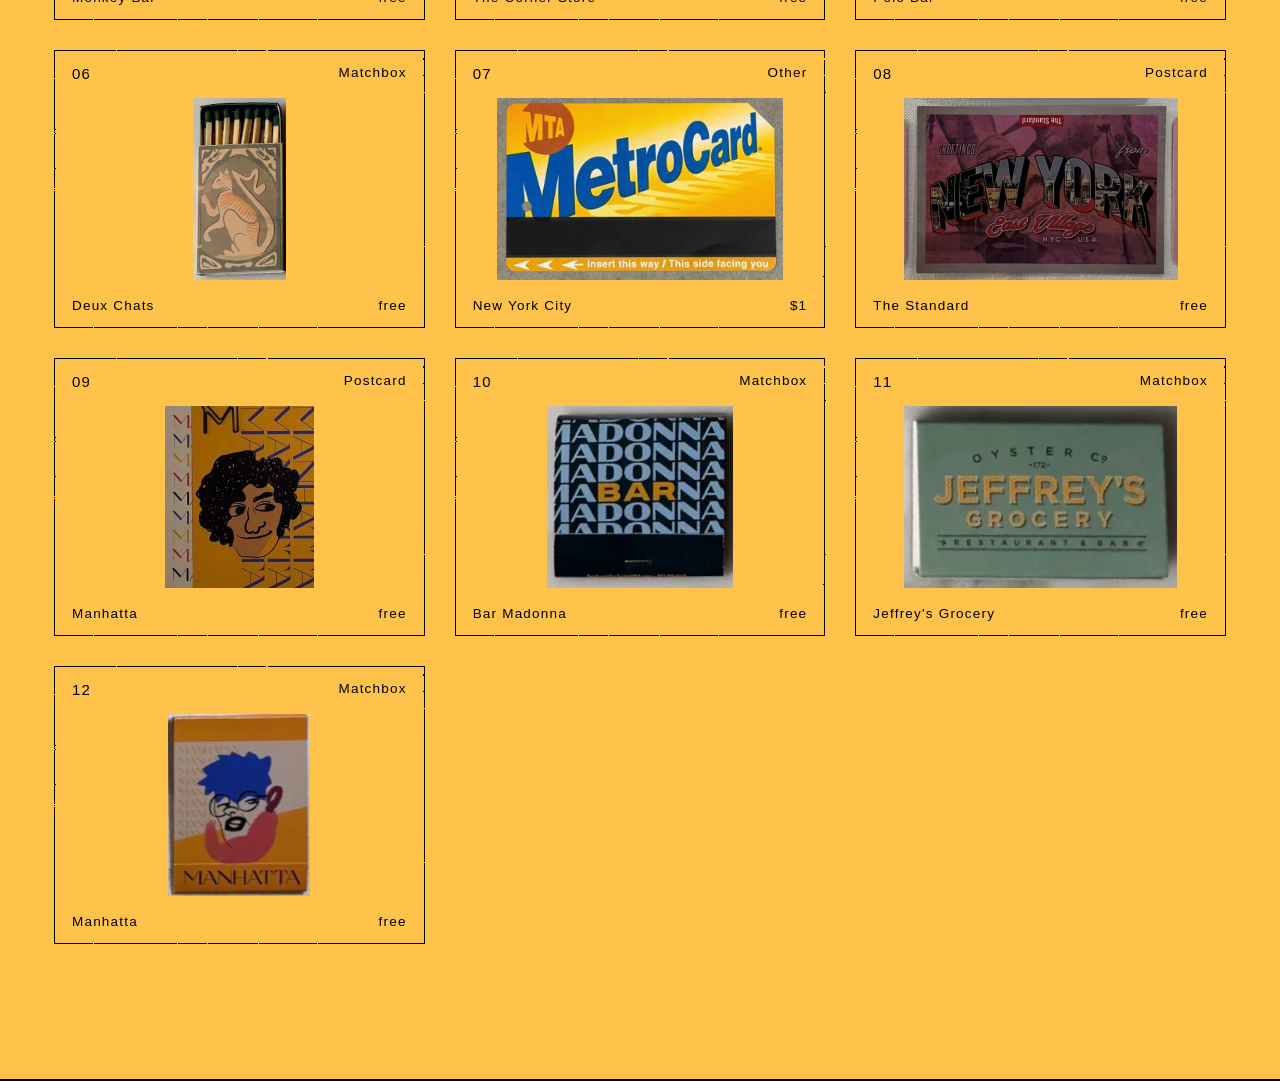
==== commit 88bd08e9: "kinda done hehehe" ====
--- a/index.html
+++ b/index.html
@@ -13,8 +13,25 @@
 <link rel="stylesheet" href="https://use.typekit.net/sfz3pyh.css">
 </head>
 <body>
+<svg style="display:none" xmlns="http://www.w3.org/2000/svg">
+    <filter id="ink-filter">
+        <feTurbulence type="fractalNoise" baseFrequency="0.85" numOctaves="4" result="noise"/>
+        <feDisplacementMap in="SourceGraphic" in2="noise" scale="1.1" xChannelSelector="R" yChannelSelector="G"/>
+    </filter>
+</svg>
 <div id="loading">
-    <div id="loading-images"></div>
+    <div id="loading-images">
+        <img class="splash-img" src="manhatta 3.jpg" alt="">
+        <img class="splash-img" src="polo bar.jpg" alt="">
+        <img class="splash-img" src="The Corner Store.jpg" alt="">
+        <img class="splash-img" src="bar madonna.jpg" alt="">
+        <img class="splash-img" src="monkey bar.jpg" alt="">
+        <img class="splash-img" src="manhatta 2.jpg" alt="">
+        <img class="splash-img" src="deux chats.jpg" alt="">
+        <img class="splash-img" src="heros.jpg" alt="">
+        <img class="splash-img" src="clem.jpg" alt="">
+        <img class="splash-img" src="leons.jpg" alt="">
+    </div>
     <h1 id="loading-title">NYC EPHEMERA</h1>
 </div>
 
@@ -46,7 +63,7 @@
             <div class="card" data-object="Matchbox" data-location="The Corner Store" data-price="free" data-by="Community" data-note="I love the font, and just the overall design of the place and vibe."><img src="The Corner Store.jpg" alt="The Corner Store"></div>
             <div class="card" data-object="Postcard" data-location="Polo Bar" data-price="free" data-by="kiah.banerjee06@gmail.com" data-note="Try the burgers!"><img src="polo bar.jpg" alt="Polo Bar"></div>
             <div class="card" data-object="Matchbox" data-location="Deux Chats" data-price="free" data-by="Community" data-note="Cute illustration."><img src="deux chats.jpg" alt="Deux Chats"></div>
-            <div class="card" data-object="Other" data-location="New York City" data-price="$1" data-by="Community" data-note="we miss you :("><img src="metro card.png" alt="Metro Card"></div>
+            <div class="card card-metro" data-object="Other" data-location="New York City" data-price="$1" data-by="Community" data-note="we miss you :("><img src="metro card.png" alt="Metro Card"></div>
             <div class="card" data-object="Postcard" data-location="The Standard" data-price="free" data-by="Community" data-note=""><img src="The Standard.jpg" alt="The Standard"></div>
             <div class="card" data-object="Postcard" data-location="Manhatta" data-price="free" data-by="kiah.banerjee06@gmail.com" data-note=""><img src="manhatta 3.jpg" alt="Manhatta 3"></div>
             <div class="card" data-object="Matchbox" data-location="Bar Madonna" data-price="free" data-by="Community" data-note=""><img src="bar madonna.jpg" alt="Bar Madonna"></div>
@@ -63,7 +80,7 @@
         <button type="button" id="modal-close">✕</button>
 
         <div class="modal-left">
-            <input type="file" accept="image/*" id="form-image" required>
+            <input type="file" accept="image/*" id="form-image">
             <label for="form-image" class="upload-label" id="upload-label">
                 <span class="upload-title">UPLOAD IMAGE</span>
             </label>
@@ -74,7 +91,7 @@
         <div class="modal-right">
             <div class="form-field">
                 <label class="form-label">CATEGORY:</label>
-                <select class="form-input" id="form-category" required style="display:none">
+                <select class="form-input" id="form-category" style="display:none">
                     <option value=""></option>
                     <option value="Postcard">Postcard</option>
                     <option value="Matchbox">Matchbox</option>
@@ -93,18 +110,14 @@
             </div>
             <div class="form-field">
                 <label class="form-label">LOCATION:</label>
-                <input type="text" class="form-input" id="form-location" required>
+                <input type="text" class="form-input" id="form-location">
             </div>
             <div class="form-field">
                 <label class="form-label">PRICE:</label>
                 <input type="text" class="form-input" id="form-price">
             </div>
             <div class="form-field">
-                <label class="form-label">YOUR EMAIL <span class="form-label-opt">(OPTIONAL):</span></label>
-                <input type="email" class="form-input" id="form-email">
-            </div>
-            <div class="form-field">
-                <label class="form-label">A NOTE:</label>
+                <label class="form-label">A NOTE <span class="form-label-opt">(IF YOU WANT &lt;3):</span></label>
                 <input type="text" class="form-input" id="form-note">
             </div>
             <button type="submit" class="form-submit">SUBMIT</button>
@@ -113,7 +126,6 @@
 </div>
 
 
-<button id="back-to-top">↑</button>
 
 <script src="main.js"></script>
 </body>
--- a/style.css
+++ b/style.css
@@ -18,6 +18,13 @@
     overflow-x: hidden;
 }
 
+.filter-link, .about-link,
+.card::before,
+.form-label, .form-label-opt, .form-submit, .upload-title,
+.modal-divider, .change-upload-btn {
+    filter: url(#ink-filter);
+}
+
 .site-title, #loading-title {
     letter-spacing: normal;
 }
@@ -44,6 +51,20 @@
     top: 0;
     z-index: 10;
     overflow: hidden;
+    transition: background-color 0.4s ease;
+}
+
+header.inverted {
+    background-color: #000000;
+}
+
+header.inverted .filter-link,
+header.inverted .about-link {
+    color: #FFC24A;
+}
+
+header.inverted .filter-link.active {
+    outline-color: #FFC24A;
 }
 
 .header-inner {
@@ -141,7 +162,7 @@
     transform: translateY(-50%);
     right: 36px;
     font-family: "meursault-variable", serif;
-    font-variation-settings: "wdth" 100, "wght" 100;
+    font-variation-settings: "wdth" 100, "wght" 300;
     font-size: 10px;
     letter-spacing: 0.08em;
     color: #000000;
@@ -185,10 +206,10 @@
     text-decoration: none;
     color: #000000;
     font-family: "meursault-variable", serif;
-    font-variation-settings: "wdth" 100, "wght" 100;
+    font-variation-settings: "wdth" 100, "wght" 300;
     font-size: 10px;
     letter-spacing: 0.28em;
-    transition: color 0.15s ease;
+    transition: color 0.4s ease;
     padding: 0 14px;
 }
 
@@ -204,8 +225,9 @@
 
 .filter-link.active {
     color: #000000;
-    text-decoration: underline double #000000;
-    text-underline-offset: 4px;
+    text-decoration: none;
+    outline: 1px solid #000000;
+    padding: 3px 14px;
 }
 
 /* ── cards ── */
@@ -238,7 +260,7 @@
 
 .card {
     background-color: #FFC24A;
-    border: 0.5px solid #000000;
+    border: none;
     padding: 12px;
     display: flex;
     flex-direction: column;
@@ -248,7 +270,16 @@
     position: relative;
     counter-increment: card;
     transition: opacity 0.15s ease;
-    overflow: hidden;
+}
+
+.card::after {
+    content: '';
+    position: absolute;
+    inset: 0;
+    border: 1px solid #000000;
+    filter: url(#ink-filter);
+    pointer-events: none;
+    z-index: 1;
 }
 
 .card::before {
@@ -257,7 +288,7 @@
     top: 10px;
     left: 12px;
     font-family: "adobe-handwriting-ernie", sans-serif;
-    font-size: 11px;
+    font-size: 10px;
     font-weight: 400;
     color: #000000;
 }
@@ -277,6 +308,44 @@
     max-height: 75%;
     object-fit: contain;
     display: block;
+}
+
+.card-note-tooltip {
+    position: fixed;
+    background: #FFC24A;
+    border: none;
+    padding: 6px 10px;
+    font-family: "adobe-handwriting-ernie", sans-serif;
+    font-size: 9px;
+    color: #000000;
+    max-width: 140px;
+    line-height: 1.6;
+    opacity: 0;
+    pointer-events: none;
+    transition: opacity 0.2s ease;
+    z-index: 200;
+}
+
+.card-note-tooltip::after {
+    content: '';
+    position: absolute;
+    inset: 0;
+    border: 1px solid #000000;
+    filter: url(#ink-filter);
+    pointer-events: none;
+}
+
+.card-metro img {
+    transition: filter 4s ease, opacity 4s ease;
+}
+
+.card-metro:hover img {
+    filter: blur(10px);
+    opacity: 0;
+}
+
+.card-metro img {
+    filter: blur(0px);
 }
 
 .card-category {
@@ -369,10 +438,10 @@
     background: none;
     border: 1px solid transparent;
     color: #000000;
-    font-size: 10px;
-    font-weight: 700;
+    font-family: "meursault-variable", serif;
+    font-variation-settings: "wdth" 100, "wght" 300;
+    font-size: 10px;
     letter-spacing: 0.24em;
-    -webkit-text-stroke: 0.3px #000000;
     padding: 10px 0;
     margin-top: 8px;
     transition: border-color 0.15s ease;
@@ -408,6 +477,45 @@
     padding: 24px;
 }
 
+#form-toast {
+    position: fixed;
+    top: 50%;
+    left: 50%;
+    transform: translate(-50%, -50%);
+    background: #000000;
+    color: #FFC24A;
+    font-family: "meursault-variable", serif;
+    font-variation-settings: "wdth" 100, "wght" 300;
+    font-size: 10px;
+    letter-spacing: 0.19em;
+    padding: 8px 16px;
+    opacity: 0;
+    pointer-events: none;
+    transition: opacity 0.3s ease;
+    z-index: 1000;
+}
+
+#form-toast.visible {
+    opacity: 1;
+}
+
+.change-upload-btn {
+    position: absolute;
+    bottom: 44px;
+    left: 50%;
+    transform: translateX(-50%);
+    background: none;
+    border: none;
+    font-family: "meursault-variable", serif;
+    font-variation-settings: "wdth" 100, "wght" 300;
+    font-size: 8px;
+    letter-spacing: 0.19em;
+    color: #000000;
+    cursor: pointer;
+    z-index: 10;
+}
+
+
 .upload-label {
     display: flex;
     flex-direction: column;
@@ -419,17 +527,17 @@
 
 
 .upload-title {
-    font-size: 11px;
-    font-weight: 700;
+    font-family: "meursault-variable", serif;
+    font-variation-settings: "wdth" 100, "wght" 300;
+    font-size: 10px;
     letter-spacing: 0.24em;
     color: #000000;
-    -webkit-text-stroke: 0.3px #000000;
 }
 
 /* Divider */
 .modal-divider {
-    width: 1px;
-    background: #000000;
+    width: 0;
+    border-left: 1px solid #000000;
     margin: 40px 0;
 }
 
@@ -439,8 +547,9 @@
     display: flex;
     flex-direction: column;
     justify-content: center;
-    padding: 60px 80px 60px 40px;
-    gap: 20px;
+    align-items: stretch;
+    padding: 28px 40px;
+    gap: 8px;
 }
 
 .form-field {
@@ -452,14 +561,16 @@
 }
 
 .form-label {
-    font-size: 10px;
-    font-weight: 700;
+    font-family: "meursault-variable", serif;
+    font-variation-settings: "wdth" 100, "wght" 300;
+    font-size: 10px;
     letter-spacing: 0.19em;
     color: #000000;
-    -webkit-text-stroke: 0.3px #000000;
 }
 
 .form-label-opt {
+    font-family: "meursault-variable", serif;
+    font-variation-settings: "wdth" 100, "wght" 300;
     color: #000000;
     font-size: 10px;
     letter-spacing: 0.16em;
@@ -471,7 +582,7 @@
     outline: none;
     color: #000000;
     font-family: "adobe-handwriting-ernie", sans-serif;
-    font-size: 11px;
+    font-size: 10px;
     font-weight: 400;
     letter-spacing: 0.09em;
     width: 100%;
@@ -498,7 +609,7 @@
 
 .custom-select-value {
     font-family: "adobe-handwriting-ernie", sans-serif;
-    font-size: 11px;
+    font-size: 10px;
 }
 
 .custom-select-trigger {
@@ -512,21 +623,6 @@
     color: #000000;
 }
 
-.custom-select-trigger::after {
-    content: '';
-    width: 6px;
-    height: 6px;
-    border-right: 0.5px solid #000000;
-    border-bottom: 1.5px solid #000000;
-    transform: rotate(45deg);
-    margin-bottom: 4px;
-    flex-shrink: 0;
-}
-
-.custom-select.open .custom-select-trigger::after {
-    transform: rotate(-135deg);
-    margin-bottom: -4px;
-}
 
 .custom-select-options {
     display: none;
@@ -574,6 +670,30 @@
 
 .corner-decor-left {
     left: 0;
+}
+
+/* ── Splash images ── */
+
+#loading-images {
+    position: absolute;
+    inset: 0;
+    pointer-events: none;
+}
+
+@keyframes splashPop {
+    0%   { opacity: 0; filter: blur(14px); transform: scale(0.88); }
+    15%  { opacity: 1; filter: blur(0px);  transform: scale(1);    }
+    50%  { opacity: 1; filter: blur(0px);  transform: scale(1);    }
+    100% { opacity: 0; filter: blur(14px); transform: scale(1.04); }
+}
+
+.splash-img {
+    position: absolute;
+    width: 80px;
+    height: 80px;
+    object-fit: contain;
+    opacity: 0;
+    animation: splashPop 4s ease-in-out 1 forwards;
 }
 
 /* ── Loading screen ── */
@@ -598,8 +718,16 @@
     color: #FFC24A;
     white-space: nowrap;
     opacity: 1;
-    pointer-events: none;
+    pointer-events: auto;
     letter-spacing: normal;
+    filter: blur(0px);
+    transition: filter 8s ease, opacity 8s ease;
+    cursor: default;
+}
+
+#loading-title:hover {
+    filter: blur(10px);
+    opacity: 0;
 }
 
 @keyframes titleBlurIn {
@@ -610,33 +738,3 @@
 }
 
 
-/* ── Back to top ── */
-
-#back-to-top {
-    position: fixed;
-    bottom: 32px;
-    right: 32px;
-    background: none;
-    border: 1px solid #000000;
-    color: #000000;
-    font-size: 14px;
-    width: 36px;
-    height: 36px;
-    display: flex;
-    align-items: center;
-    justify-content: center;
-    opacity: 0;
-    pointer-events: none;
-    transition: opacity 0.3s ease, color 0.15s ease, border-color 0.15s ease;
-    z-index: 200;
-}
-
-#back-to-top.visible {
-    opacity: 1;
-    pointer-events: auto;
-}
-
-#back-to-top:hover {
-    color: #000000;
-    border-color: #000000;
-}
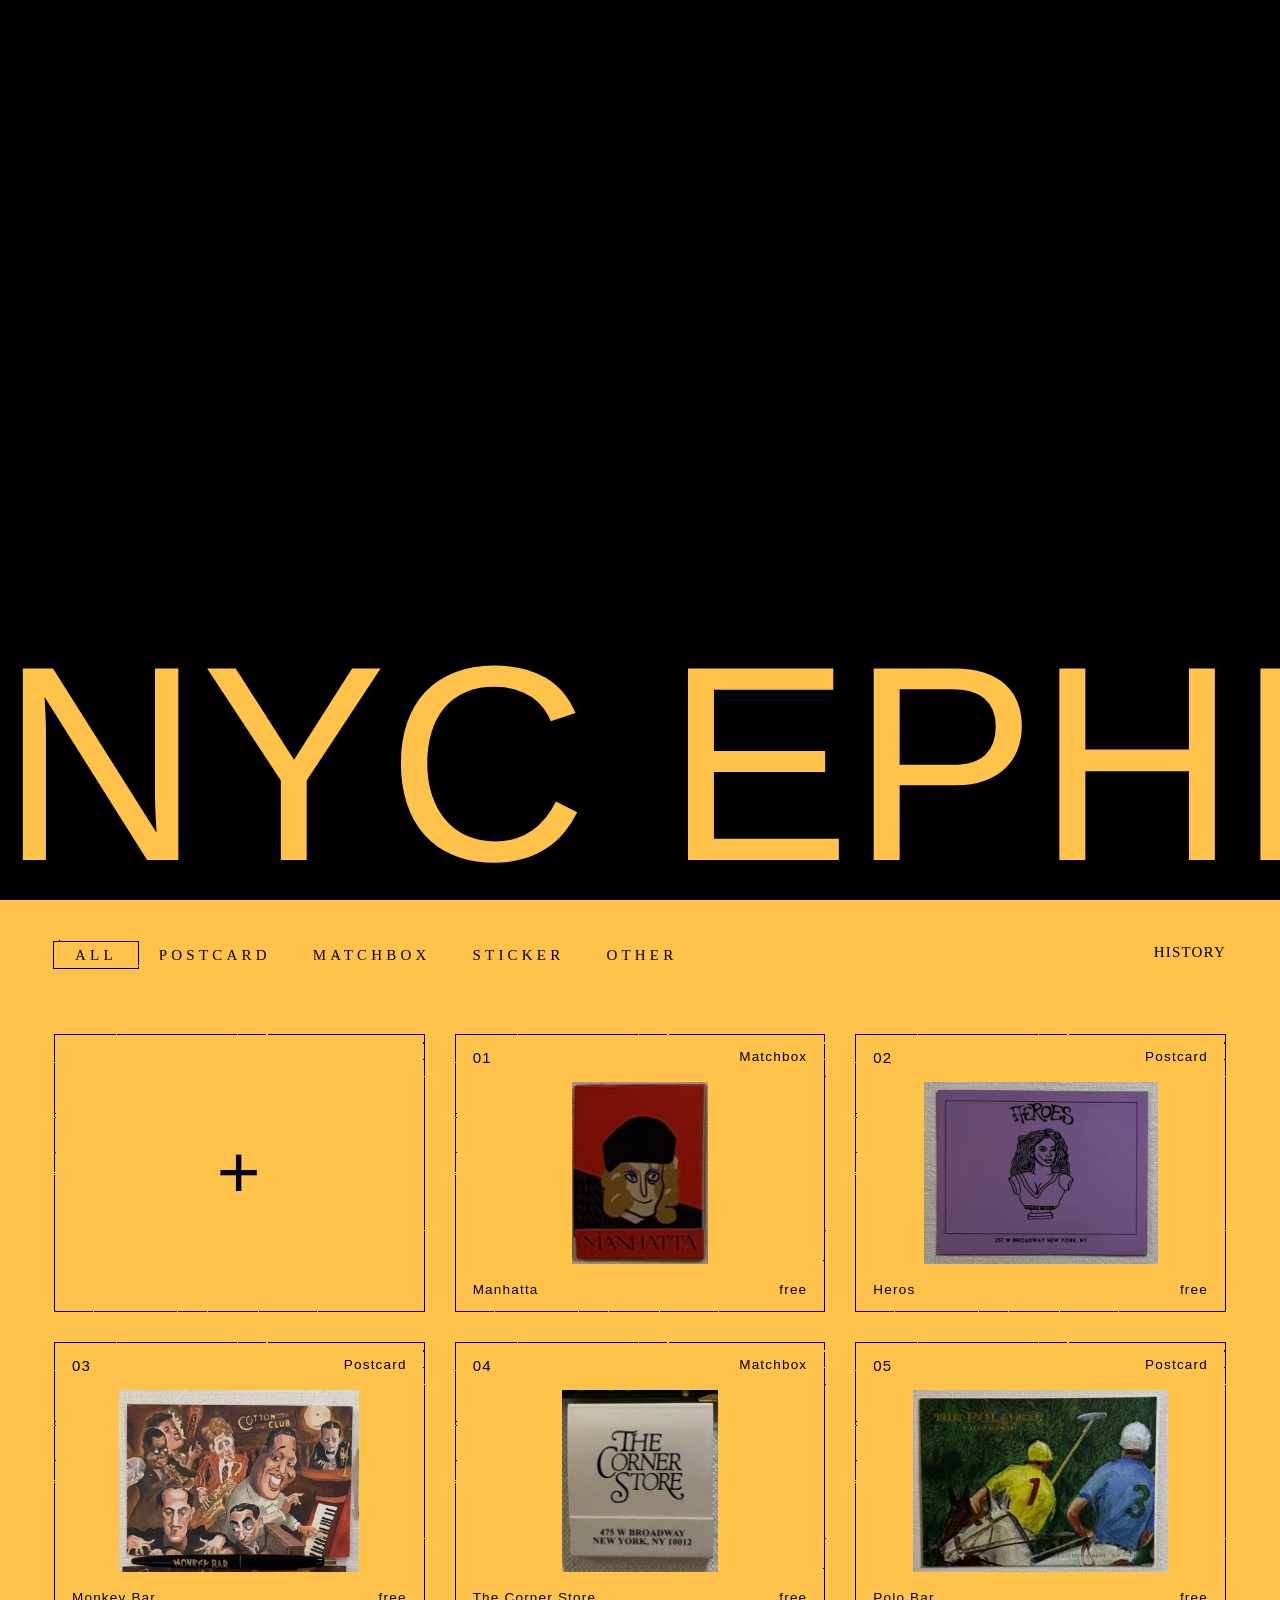
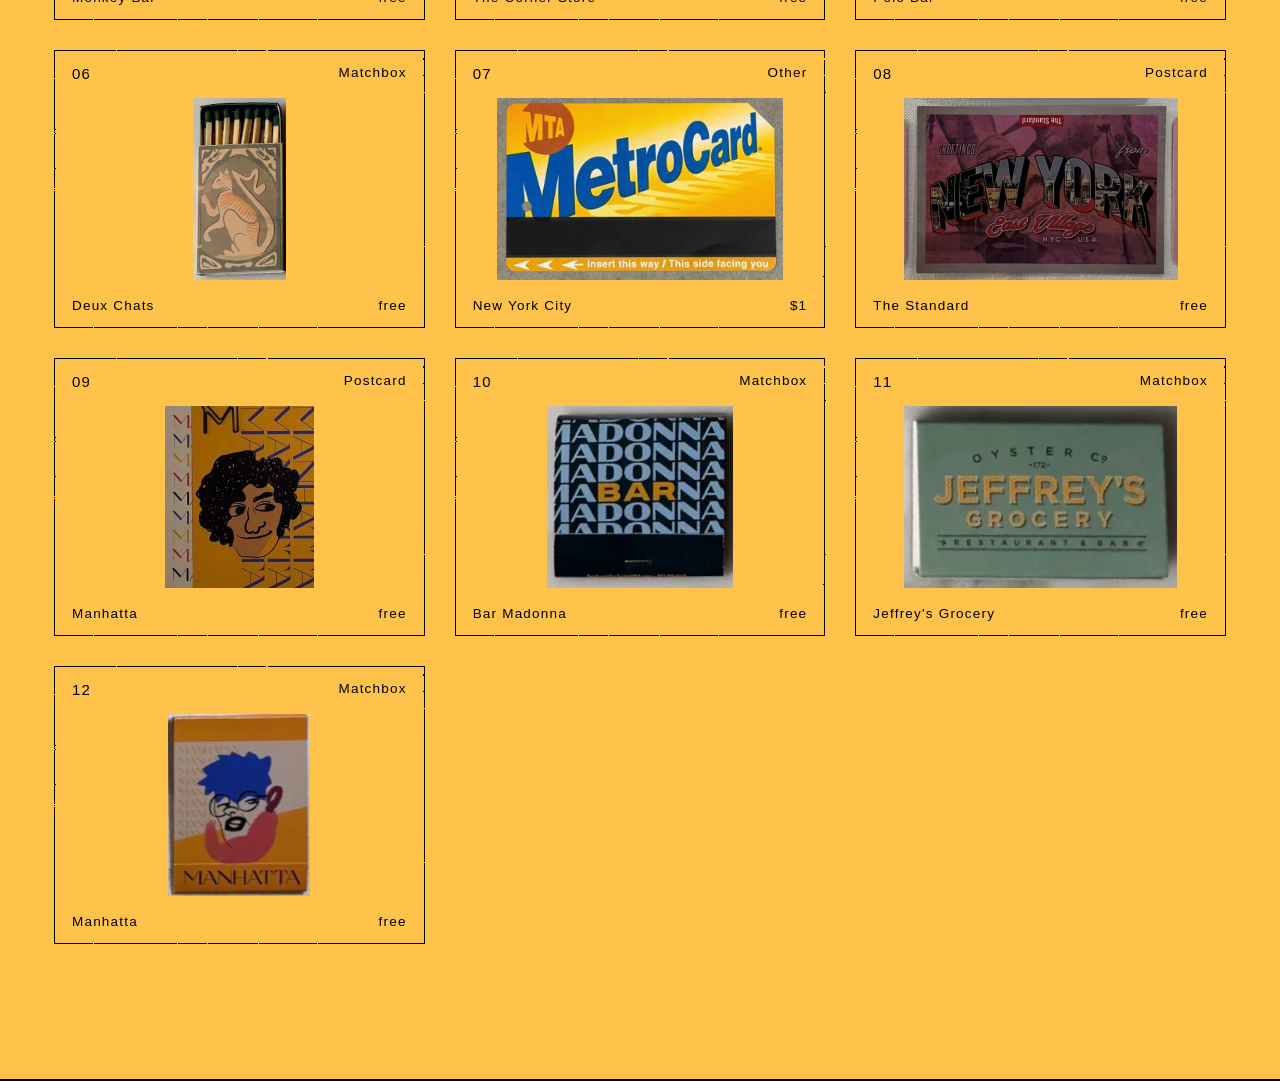
==== commit 418a17be: "new section" ====
--- a/index.html
+++ b/index.html
@@ -40,7 +40,7 @@
 
     <header>
         <div class="header-inner">
-            <span class="about-link">ABOUT</span>
+            <a href="about.html" class="about-link">HISTORY</a>
             <nav class="filters">
                 <a href="#" class="filter-link active">ALL</a>
                 <a href="#" class="filter-link">POSTCARD</a>
--- a/style.css
+++ b/style.css
@@ -167,6 +167,7 @@
     letter-spacing: 0.08em;
     color: #000000;
     text-transform: uppercase;
+    text-decoration: none;
 }
 
 .site-title {
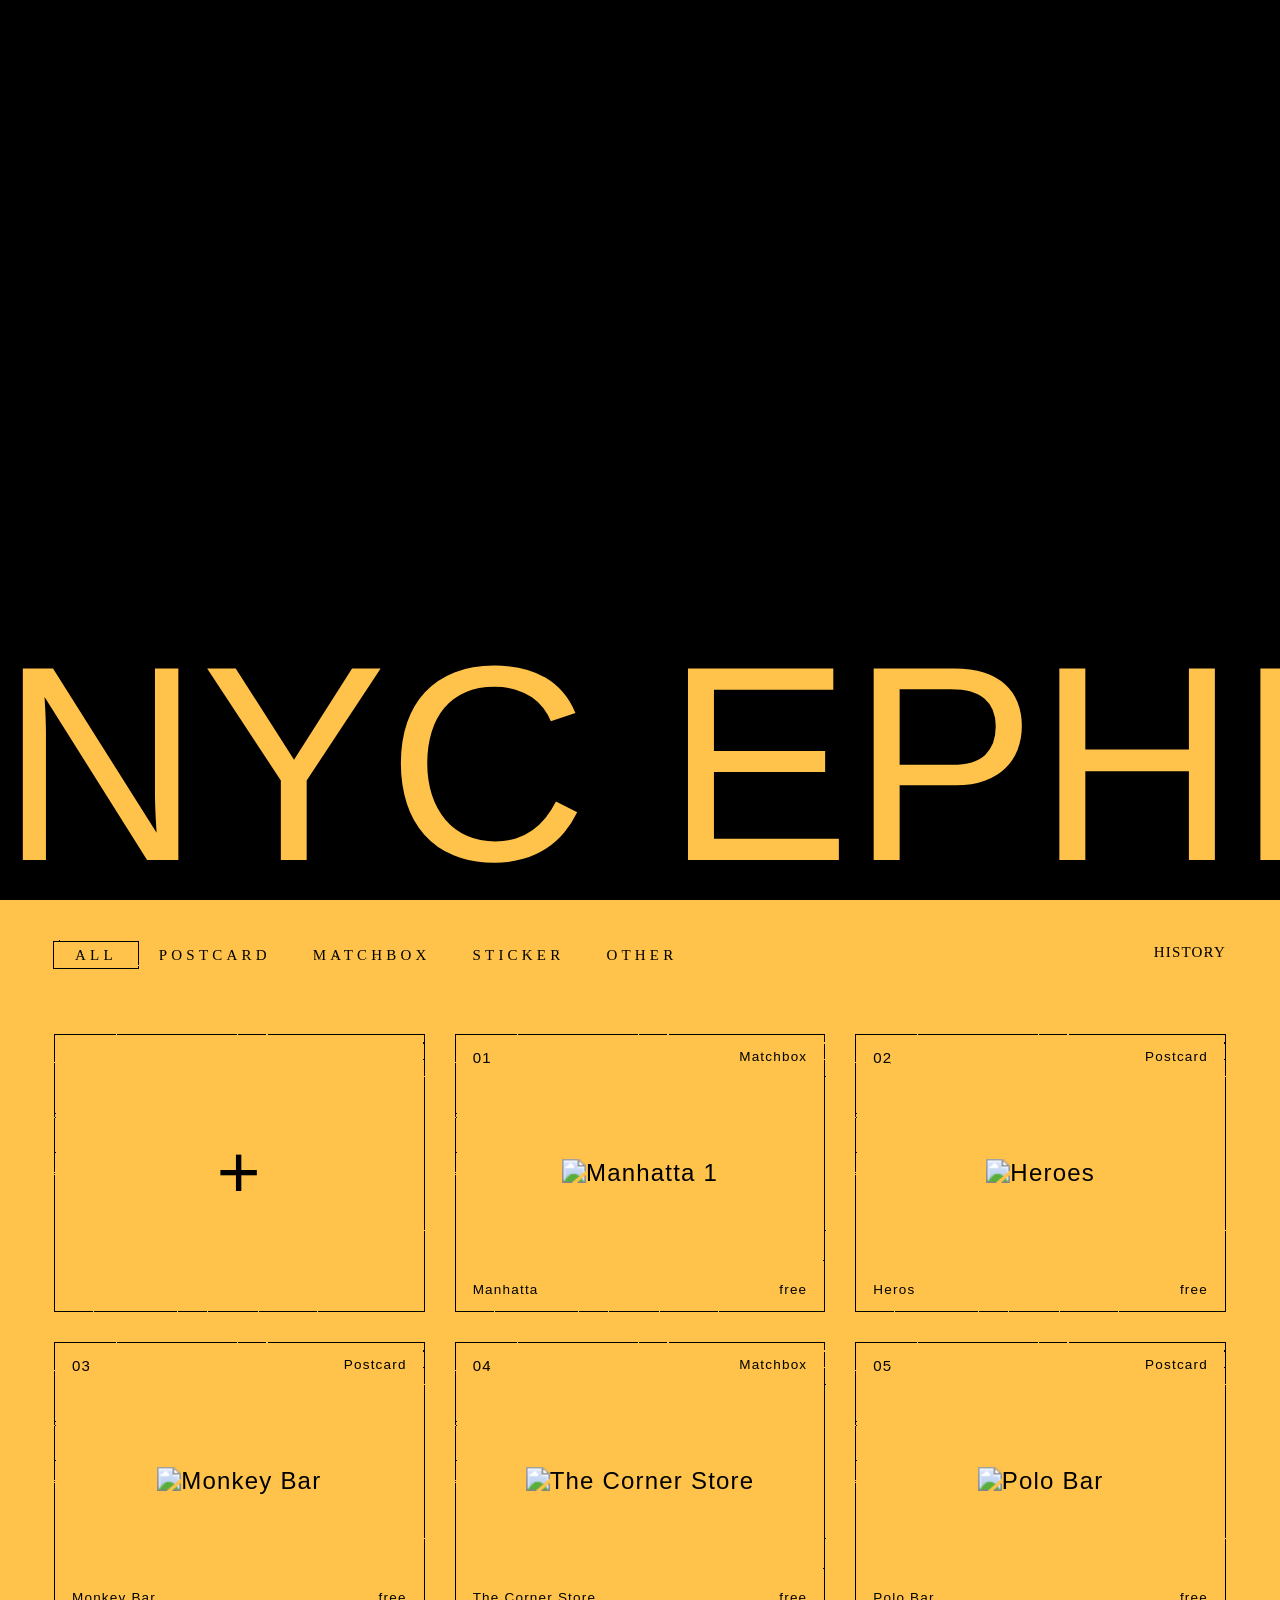
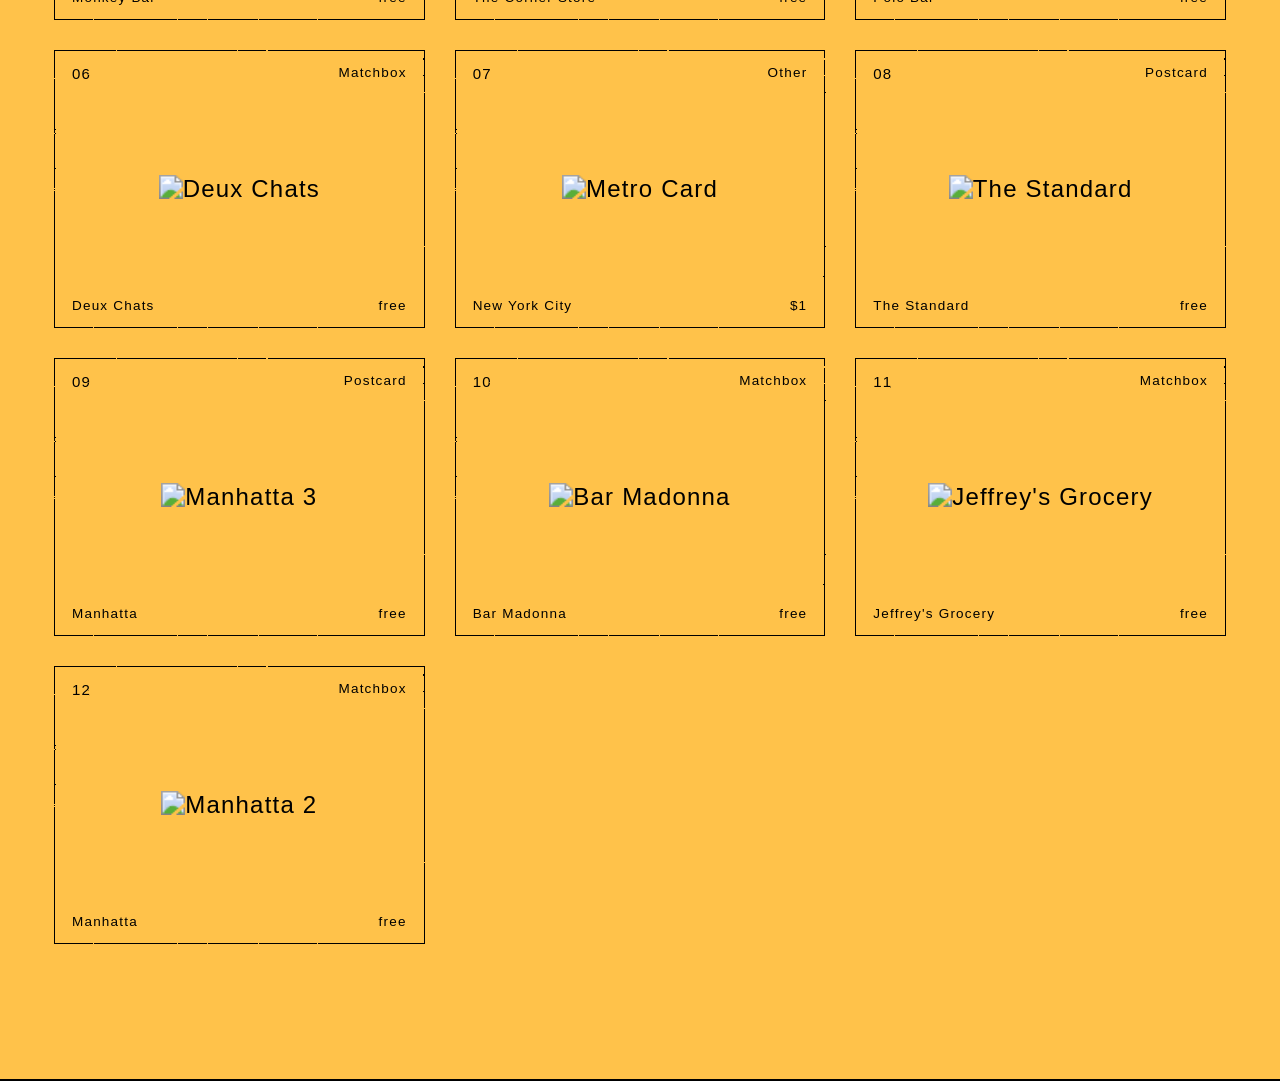
==== commit ba1ba4b8: "Lightbox, about/history page, animations, and UI polish Co-Authored-By: Claude Sonnet 4.6 <noreply@a" ====
--- a/index.html
+++ b/index.html
@@ -127,6 +127,10 @@
 
 
 
+<div id="lightbox" class="lightbox-overlay">
+    <div id="lightbox-card-container" class="lightbox-card-container"></div>
+</div>
+
 <script src="main.js"></script>
 </body>
 </html>
--- a/style.css
+++ b/style.css
@@ -327,6 +327,13 @@
     z-index: 200;
 }
 
+.card-note-tooltip-lg {
+    font-size: 13px;
+    max-width: 200px;
+    padding: 10px 14px;
+    z-index: 700;
+}
+
 .card-note-tooltip::after {
     content: '';
     position: absolute;
@@ -383,7 +390,8 @@
     color: #000000;
     transition: color 0.15s ease;
     line-height: 1;
-
+    cursor: default;
+    user-select: none;
 }
 
 /* ── Modal ── */
@@ -407,13 +415,19 @@
 }
 
 .modal {
-    width: 55vw;
-    height: 55vh;
+    width: 50vw;
+    height: 50vh;
     display: flex;
     flex-direction: row;
     border: 1px solid #000000;
     position: relative;
     background: #FFC24A;
+    transform: scale(0.82);
+    transition: transform 0.35s cubic-bezier(0.34, 1.56, 0.64, 1);
+}
+
+.modal-overlay.open .modal {
+    transform: scale(1);
 }
 
 #modal-close {
@@ -657,6 +671,59 @@
     font-style: italic;
 }
 
+
+/* ── Lightbox ── */
+
+.lightbox-overlay {
+    position: fixed;
+    inset: 0;
+    background: rgba(0, 0, 0, 0.75);
+    backdrop-filter: blur(12px);
+    -webkit-backdrop-filter: blur(12px);
+    z-index: 600;
+    opacity: 0;
+    pointer-events: none;
+    transition: opacity 0.3s ease;
+    display: flex;
+    align-items: center;
+    justify-content: center;
+    cursor: pointer;
+}
+
+.lightbox-overlay.open {
+    opacity: 1;
+    pointer-events: auto;
+}
+
+.lightbox-card-container {
+    width: 38vw;
+    aspect-ratio: 4 / 3;
+    position: relative;
+    cursor: default;
+}
+
+.lightbox-card-container .card {
+    position: absolute;
+    inset: 0;
+    width: 100%;
+    height: 100%;
+    aspect-ratio: unset;
+    cursor: default;
+}
+
+.lightbox-card-container .card-category,
+.lightbox-card-container .card-location,
+.lightbox-card-container .card-price {
+    font-size: 12px;
+}
+
+.lightbox-card-container .card::before {
+    font-size: 13px;
+}
+
+.card:not(.card-submit) {
+    cursor: pointer;
+}
 
 /* ── Corner decorations ── */
 
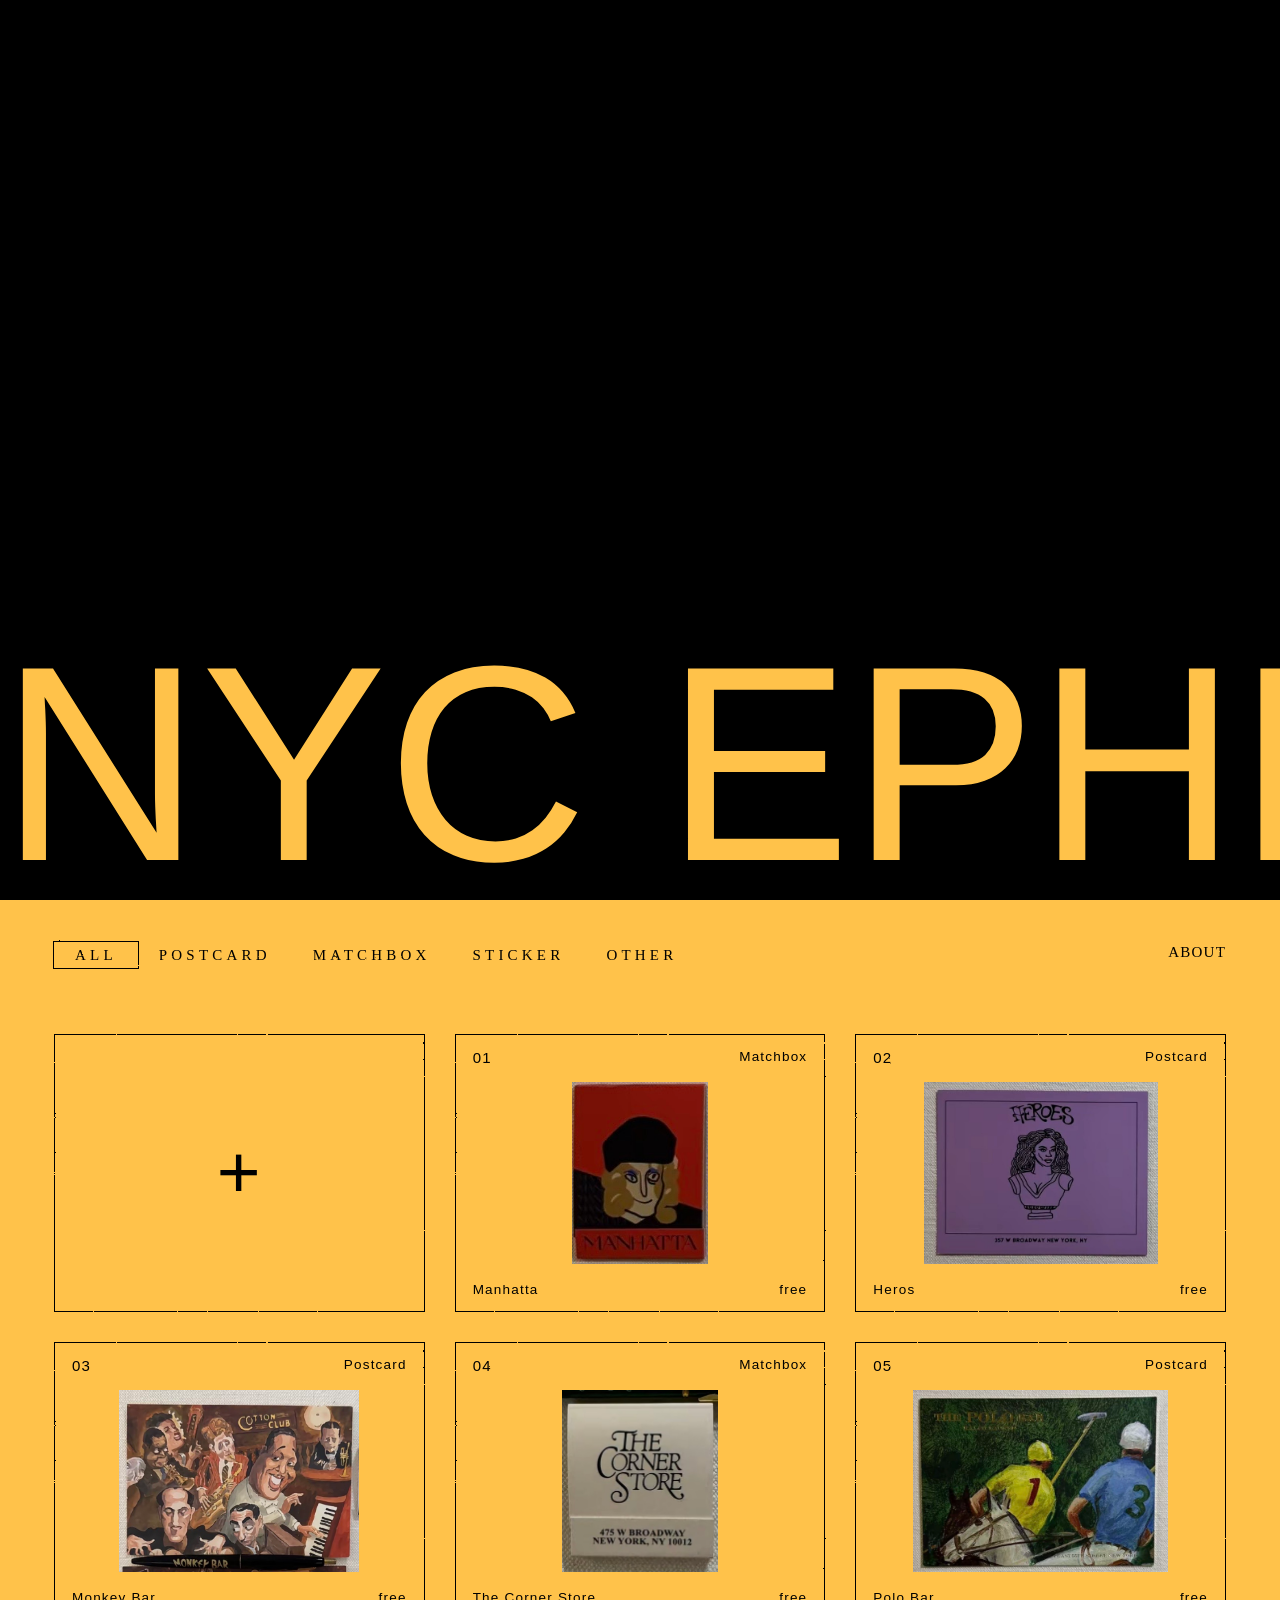
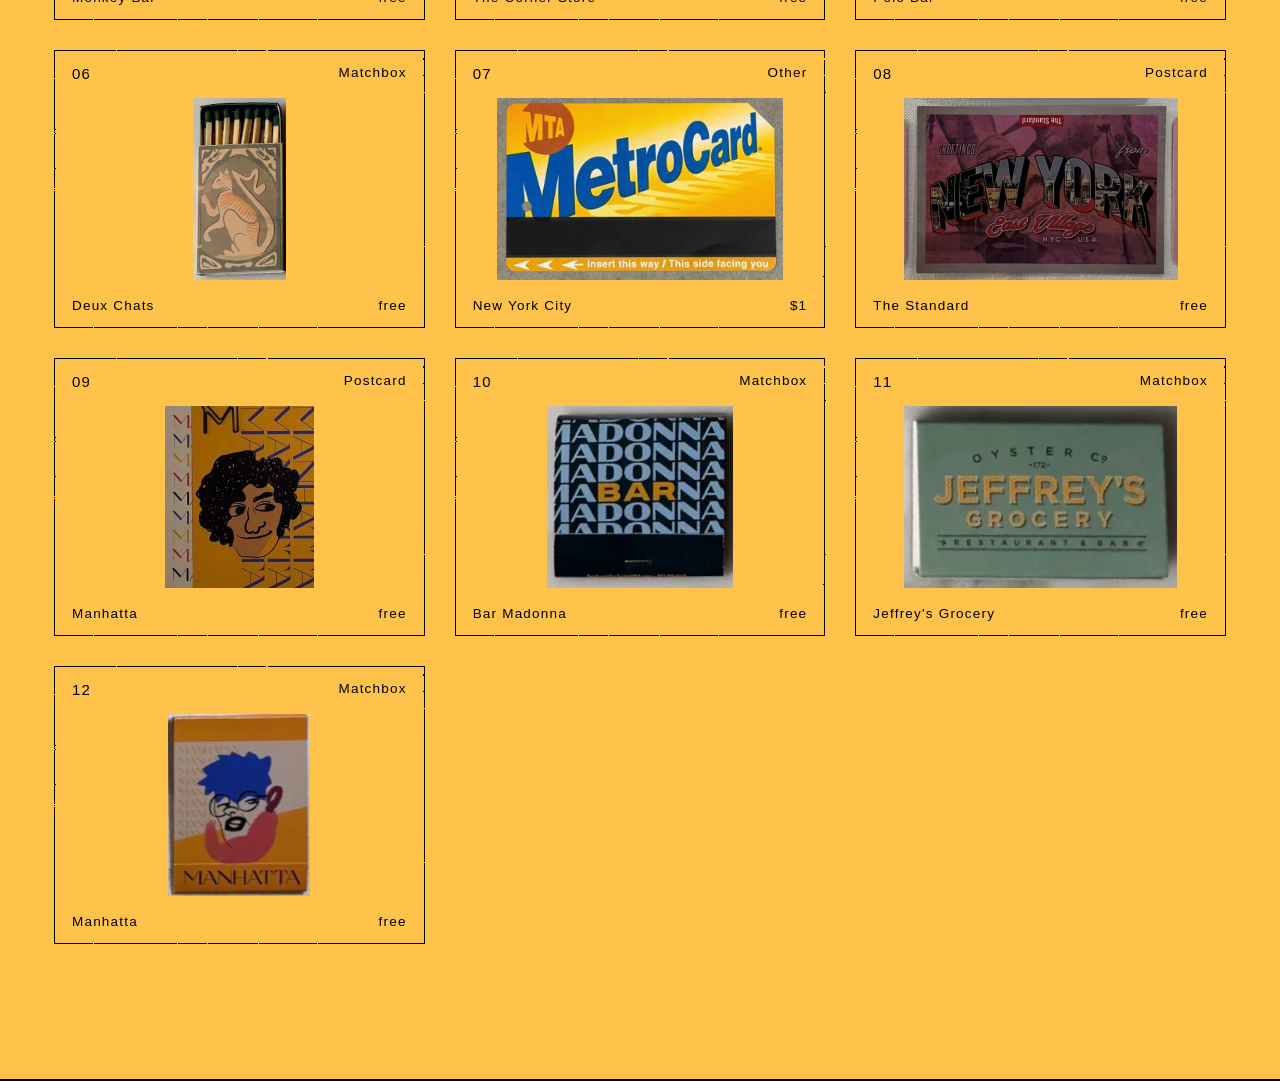
==== commit f917d70d: "done" ====
--- a/index.html
+++ b/index.html
@@ -40,7 +40,7 @@
 
     <header>
         <div class="header-inner">
-            <a href="about.html" class="about-link">HISTORY</a>
+            <a href="about.html" class="about-link">ABOUT</a>
             <nav class="filters">
                 <a href="#" class="filter-link active">ALL</a>
                 <a href="#" class="filter-link">POSTCARD</a>
